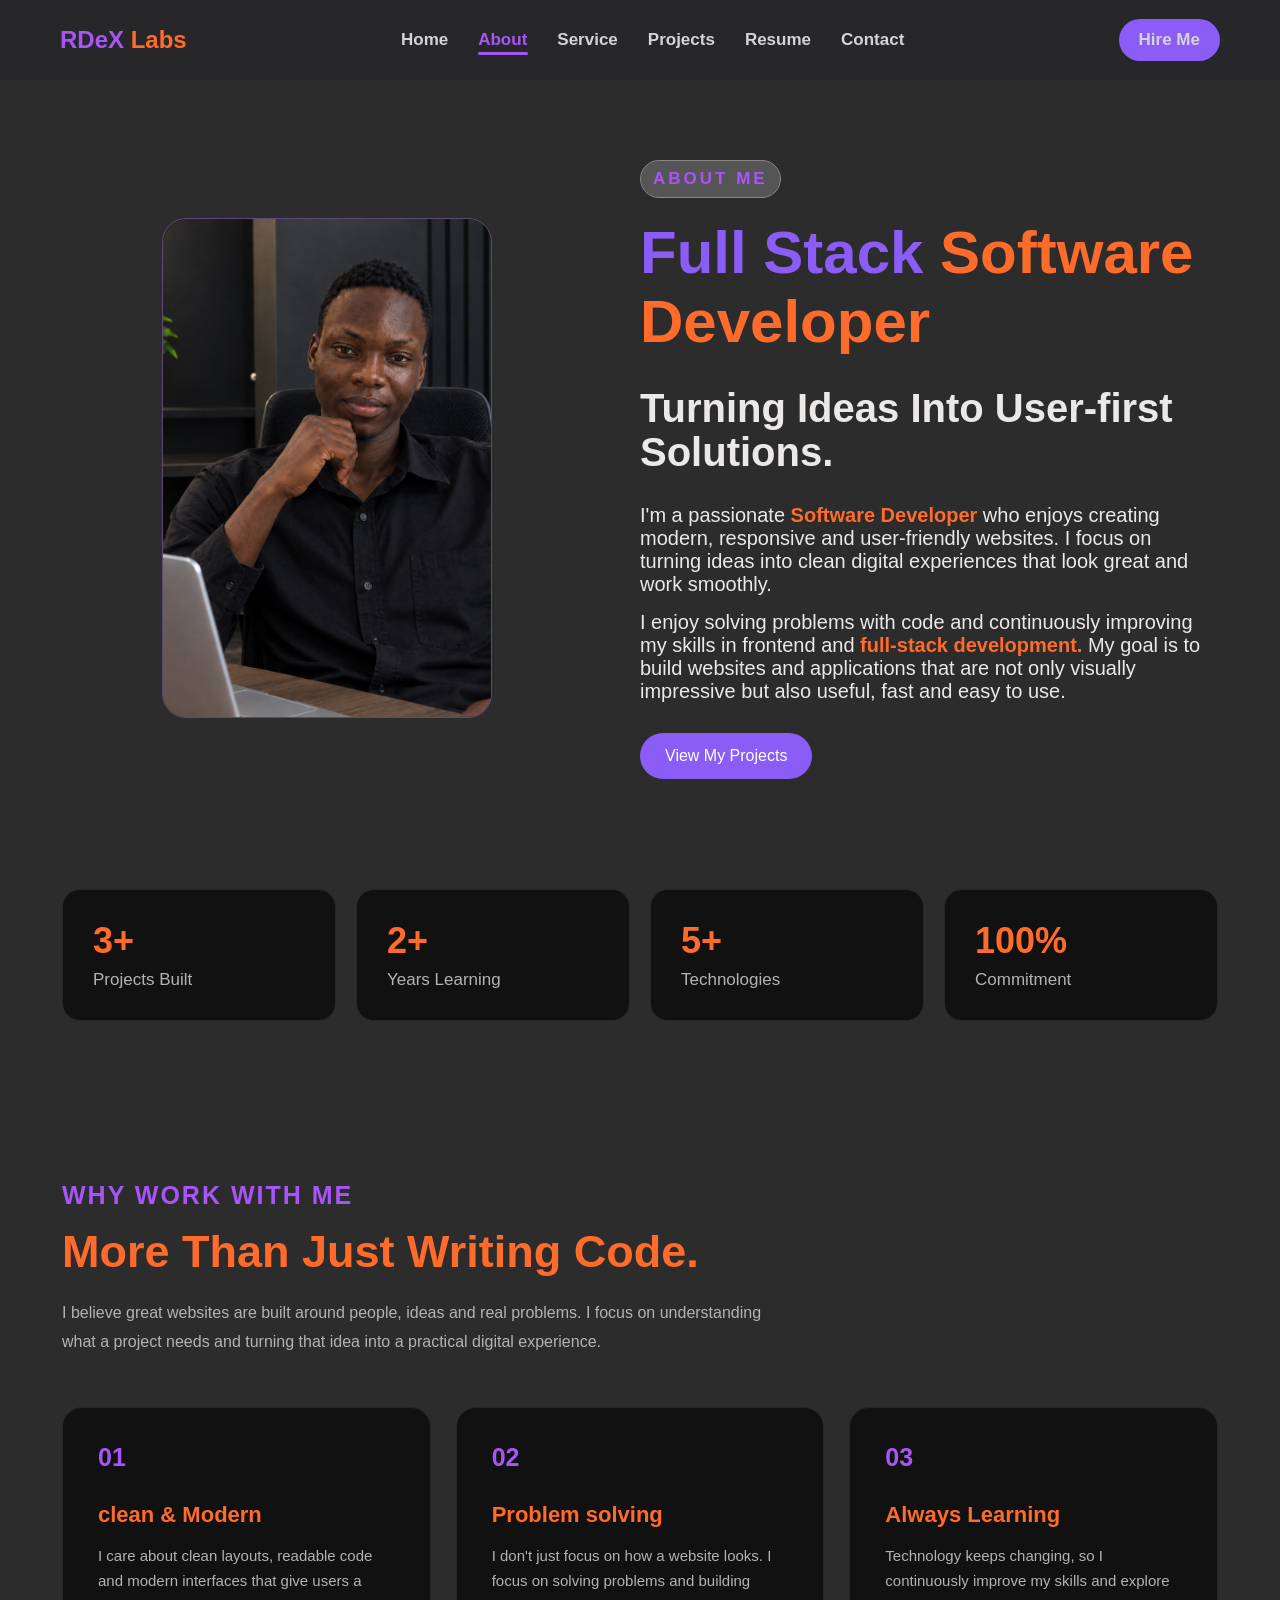
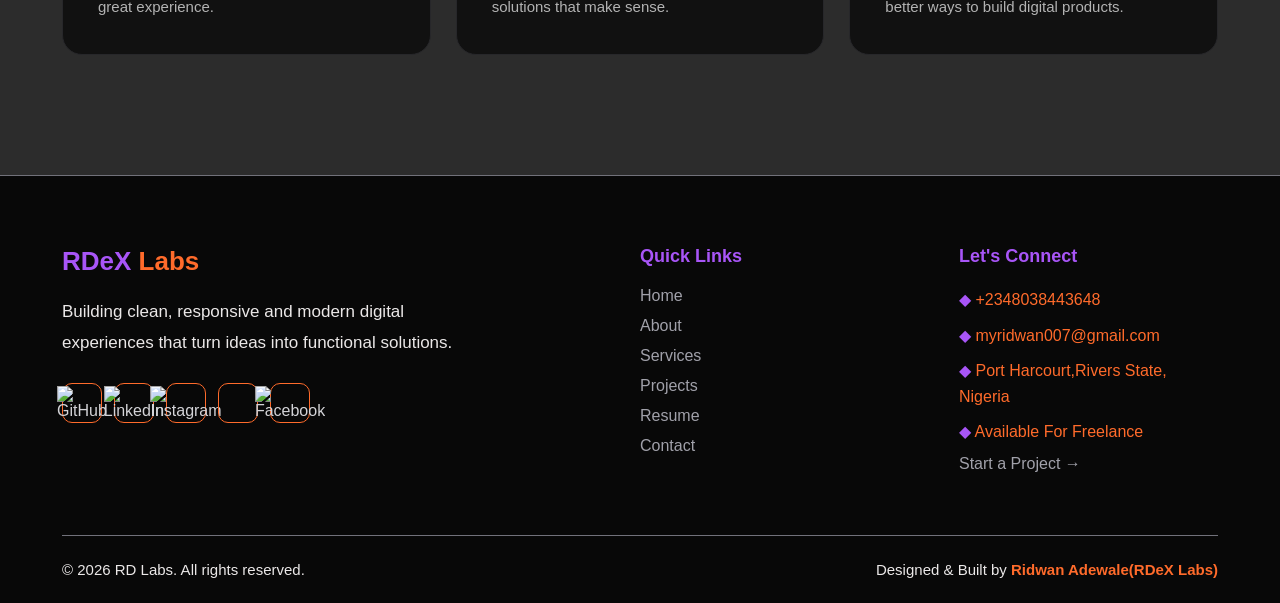
==== about.html @ 23b0b7bb "third commit" ====
<!doctype html>
<html lang="en">
  <head>
    <meta charset="UTF-8" />
    <meta name="viewport" content="width=device-width, initial-scale=1.0" />
    <title>About | RDeX Labs</title>
    <link rel="stylesheet" href="style.css" />
  </head>

  <body class="about-page">
    <header>
      <nav>
        <div>
          <h2>RDeX <span class="s">Labs</span></h2>
        </div>

        <div class="nav-links">
          <a href="index.html">Home</a>
          <a href="about.html" class="active">About</a>
          <a href="service.html">Service</a>
          <a href="projects.html">Projects</a>
          <a href="resume.html">Resume</a>
          <a href="contact.html">Contact</a>
        </div>

        <div class="cta">
          <a href="contact.html">Hire Me</a>
        </div>

        <img src="/image/hamburger.png" alt="menu" class="ham">
      </nav>
    </header>

    <!-- ABOUT PAGE SECTION -->

    <main>
      <section class="about-hero">
        <div class="about-img">
          <img src="/image/RDeX.png" alt="Ridwan Adewale" />
        </div>

        <!-- ABOUT HERO SECTION -->

        <div class="about-content">
          <p>ABOUT ME</p>
          <h1 id="b">Full Stack <span class="s">Software Developer</span></h1>
          <h1>Turning Ideas Into User-first Solutions.</h1>
          <p>
            I'm a passionate <span class="s">Software Developer</span> who
            enjoys creating modern, responsive and user-friendly websites. I
            focus on turning ideas into clean digital experiences that look
            great and work smoothly.
          </p>
          <p class="p">
            I enjoy solving problems with code and continuously improving my
            skills in frontend and <span class="s">full-stack development.</span> My goal is to build
            websites and applications that are not only visually impressive but
            also useful, fast and easy to use.
          </p>

          <!-- ABOUT SECTION CTA TO PROJECTS -->

          <a href="projects.html" class="about-btn">View My Projects</a>
        </div>
      </section>

      <!-- ABOUT SECTION STATS -->

      <section class="about-stats">
        <div class="stat">
          <h2>3+</h2>
          <p>Projects Built</p>
        </div>

        <div class="stat">
          <h2>2+</h2>
          <p>Years Learning</p>
        </div>

        <div class="stat">
          <h2>5+</h2>
          <p>Technologies</p>
        </div>

        <div class="stat">
          <h2>100%</h2>
          <p>Commitment</p>
        </div>
      </section>

      <!-- WHY WORK WITH ME SECTION-->

      <section class="why-work">
        <div class="why-heading">
          <p>WHY WORK WITH ME</p>

          <h2>More Than Just Writing Code.</h2>

          <p>
            I believe great websites are built around people, ideas and real
            problems. I focus on understanding what a project needs and turning
            that idea into a practical digital experience.
          </p>
        </div>
        <div class="why-grid-sec">
          <div class="why-card">
            <span>01</span>
            <h3>clean & Modern</h3>
            <p>
              I care about clean layouts, readable code and modern interfaces
              that give users a great experience.
            </p>
          </div>

          <div class="why-card">
            <span>02</span>
            <h3>Problem solving</h3>
            <p>
              I don't just focus on how a website looks. I focus on solving
              problems and building solutions that make sense.
            </p>
          </div>

          <div class="why-card">
            <span>03</span>
            <h3>Always Learning</h3>
            <p>
              Technology keeps changing, so I continuously improve my skills and
              explore better ways to build digital products.
            </p>
          </div>
          
        </div>
      </section>
    </main>

    <!-- FOOTER SECTION -->

    <footer class="site-footer">

    <div class="footer-content">

        <div class="footer-brand">
            <h2>RDeX <span class="s">Labs</span></h2>

            <p>
                Building clean, responsive and modern digital
                experiences that turn ideas into functional solutions.
            </p>

            <div class="footer-socials">

          <a href="#" aria-label="GitHub"><img src="/image/icons8-github-24.png" alt="GitHub"></a>

          <a href="#" aria-label="LinkedIn"><img src="/image/icons8-linkedin-24.png" alt="LinkedIn"></a>

          <a href="#" aria-label="Instagram"><img src="/image/icons8-instagram-24.png" alt="Instagram"></a>

          <a href="#" aria-label="X"><img src="/image/icons8-x-24.png" alt=""></a>

          <a href="#" aria-label="Facebook"><img src="/image/icons8-facebook-24.png" alt="Facebook"></a>


        </div>

        </div>


        <div class="footer-links">
            <h3>Quick Links</h3>

            <a href="index.html">Home</a>
            <a href="about.html">About</a>
            <a href="service.html">Services</a>
            <a href="projects.html">Projects</a>
            <a href="resume.html">Resume</a>
            <a href="contact.html">Contact</a>
        </div>


        <div class="footer-contact">
            <h3>Let's Connect</h3>

            <ul class="footer-info">
              <li><span>◆ </span>+2348038443648</li>
              <li><span>◆ </span>myridwan007@gmail.com</li>
              <li><span>◆ </span>Port Harcourt,Rivers State, Nigeria</li>
              <li><span>◆ </span>Available For Freelance</li>
            </ul>

            <a href="contact.html">Start a Project →</a>
        </div>

    </div>


    <div class="footer-bottom">

        <p>© 2026 RD Labs. All rights reserved.</p>

         <p>Designed & Built by <span class="s">Ridwan Adewale(RDeX Labs)</span></p>

    </div>

</footer>

    <script src="script.js"></script>
  </body>
</html>
---- style.css ----
* {
    margin: 0;
    padding: 0;
    box-sizing: border-box;
}

body {
    font-family: 'Trebuchet MS', 'Lucida Sans Unicode', 'Lucida Grande', 'Lucida Sans', Arial, sans-serif;

    background-color: #2c2c2c;
    color: rgb(235, 232, 232);
}

/* NAV SECTION */

header {
    position: sticky;
    top: 0;
    z-index: 1000;
}

nav {
    display: flex;
    justify-content: space-between;
    align-items: center;
    /* max-width: 1180px; */
    padding: 0 60px;
    min-height: 80px;
    gap: 30px;
    background-color: #27272a;
}

nav h2 {
    color: #a855f7;
    font-size: 24px;
    /* font: ; */
}

/* .lab{
    color: #ff6b2b;
} */

/* NAV ANCHOR TAGS */
nav>div:nth-child(2) {
    display: flex;
    align-items: center;
    gap: 30px;
}

/* NAV LINKS ACTIVE  */

nav>div:nth-child(2) a {
    position: relative;
}

nav>div:nth-child(2) a.active {
    color: #a855f7;
    font-weight: 700;
}

nav>div:nth-child(2) a.active::after {
    content: "";
    position: absolute;
    left: 0;
    bottom: -5px;
    width: 50px;
    height: 3px;
    background-color: #a855f7;
    border-radius: 5px;
}

nav a {
    color: #d4d4d8;
    text-decoration: none;
    font-size: 17px;
    font-weight: bold;
    transition: 0.3s ease;
}

nav a:hover {
    color: #888585;
}

.cta {
    display: inline-block;
    padding: 11px 20px;
    border-radius: 25px;
    background-color: #8b5cf6;
    color: white;
}

.cta:hover {
    background-color: #ff6b2b;
    color: white;
    transform: translateY(-2px);
}

nav>div:last-child a {
    display: inline-block;
    padding: 11px 20px;
    border-radius: 25px;
    background-color: #8b5cf6;
    color: white;
}

nav>div:last-child a:hover {
    background-color: #ff6b2b;
    color: white;
    transform: translateY(-2px);
}


/* HERO SECTION */
.hero {
    min-height: 90%;
    display: flex;
    justify-content: space-between;
    align-items: center;
    padding: 80px 62px;
    gap: 60px;
    border-bottom: 30px;
}

.hero>div:first-child {
    flex: 1;
    max-width: 650px;
    /* margin-bottom: 400px; */
    border-bottom: 1px solid #555;
}

.hero h1 {
    font-size: 65px;
    font-weight: 700;
    line-height: 1.1;
    letter-spacing: -2px;
    margin-bottom: 20px;
}

.r {
    color: #8b5cf6;
}

.hero h2 {
    font-size: 50px;
    font-weight: 500;
    color: #a855f7;
    margin-bottom: 25px;
}

.hero p {
    max-width: 600px;
    font-size: 17px;
    line-height: 1.8;
    color: #b3b3b3;
    margin-bottom: 35px;
}

.s {
    /* text-decoration-line: underline; */
    font-weight: bold;
    /* color: #ffc107; */
    color: #ff6b2b;
}

.hero a {
    display: inline-block;
    text-decoration: none;
    color: white;
    padding: 14px 25px;
    border-radius: 30px;
    margin-right: 12px;
    margin-bottom: 40px;
    /* transition: 0.3 ease; */

}

.hero a:first-child {
    background-color: #8b5cf6;
    /* position: relative;
    display: inline-block;
    text-align: center; */
}

.hero a:first-child:hover {
    background-color: #ff6b2b;
}

.hero a:last-child {
    border: 1px solid #555;

}

.hero a:last-child:hover {
    color: #a855f7;
    /* background-color: #ff6b2b; */
}

.hero a:hover {
    transform: translateY(-3px);

}

/* HERO IMAGE */
.hero>div:last-child {
    flex: 1;
    position: relative;
    display: flex;
    justify-content: center;
    border-bottom: 40px;
}

.hero img {
    width: 400px;
    height: 500px;
    object-fit: cover;
    border: 1px solid #5e4875;
    border-radius: 30px;
}

.hero h3 {
    position: absolute;
    bottom: -15px;
    left: 75px;
    background-color: #8b5cf6;
    color: whitesmoke;
    padding: 12px 18px;
    border-radius: 18px;
    font-size: 14px;
}

/* CODE LANGUEAGE SECTION */
.lang {
    display: flex;
    justify-content: flex-start;
    padding: 40px 62px;
    /* align-items: center; */
    gap: 20px;
    margin-bottom: 30px;
}

.lang>h3 {
    background-color: #111111;
    border: 1px solid #555;
    color: #ff6b2b;
    padding: 12px 20px;
    border-radius: 30px;
    /* margin-right: 1px; */
    /* border: 1px solid #888585; */
    font-size: 22px;
    font-weight: bolder;
    letter-spacing: 1px;

}

/* ABOUT PAGE SECTION */
/* .about-page{
    background-color: wheat;
} */

.about-page .about-hero {
    min-height: 80%;
    display: flex;
    align-items: center;
    /* gap: 50px; */
    padding: 80px 62px;

}

.about-page .about-img {
    flex: 1;
}

.about-page .about-img img {
    width: 330px;
    height: 500px;
    object-fit: cover;
    max-width: 450px;
    border: 1px solid #5e4875;
    border-radius: 24px;
    margin-left: 100px;
}

.about-page .about-content {
    flex: 1;
    max-width: 600px;
}

/* ABOUT CONTENT SECTION */

.about-page .about-content>p:first-child {
    display: inline-block;
    color: #a855f7;
    font-size: 17px;
    font-weight: bolder;
    padding: 8px 12px;
    background-color: #555;
    border: 1px solid #888585;
    border-radius: 30px;
    letter-spacing: 3px;
    margin-bottom: 20px;
}

#b {
    color: #8b5cf6;
    font-size: 60px;
    line-height: 1.15;
}

.about-page .about-content h1 {
    font-size: 40px;
    line-height: 1.1;
    margin-bottom: 30px;
}

.about-page .about-content p:nth-of-type(2) {
    font-size: 20px;
    margin-top: 30px;
    margin-bottom: 15px;
}

.p {
    font-size: 20px;
}

.about-page .about-content p:last-child {
    color: #b3b3b3;
    font-size: 22px;
    line-height: 1.8;
    /* margin-bottom: 15px; */
}


.about-page .about-btn {
    display: inline-block;
    margin-top: 30px;
    padding: 14px 25px;
    background-color: #8b5cf6;
    color: white;
    text-decoration: none;
    border-radius: 30px;
    transition: 0.3s ease;
}

.about-page .about-btn:hover {
    transform: translateY(-3px);
}

/* ABOUT SECTION STATS */

.about-page .about-stats {
    display: grid;
    grid-template-columns: repeat(4, 1fr);
    gap: 20px;
    padding: 30px 62px 80px;
}

.about-page .stat {
    padding: 30px;
    border: 1px solid #27272a;
    border-radius: 18px;
    background-color: #111111;
}

.about-page .stat h2 {
    color: #ff6b2b;
    font-size: 36px;
    margin-bottom: 8px;
}

.about-page .stat p {
    color: #b3b3b3;
    font-size: 17px;
}

/* WHY WORK WITH ME SECTION */

.why-work {
    padding: 80px 62px 120px;
}

.why-heading {
    max-width: 700px;
    margin-bottom: 50px;
}

.why-heading>p:first-child {
    color: #a855f7;
    font-size: 25px;
    font-weight: bolder;
    letter-spacing: 2px;
    margin-bottom: 15px;
}

.why-heading h2 {
    font-size: 45px;
    line-height: 1.2;
    margin-bottom: 20px;
    color: #ff6b2b;

}

.why-heading p:last-child {
    color: #b3b3b3;
    font-size: 16px;
    line-height: 1.8;
}

.why-grid-sec {
    display: grid;
    grid-template-columns: 1fr 1fr 1fr;
    gap: 25px;
}

.why-card {
    padding: 35px;
    border: 1px solid #27272a;
    border-radius: 20px;
    background-color: #111111;
    transition: 0.3s ease;
}

.why-card:hover {
    transform: translateY(-8px);
    border-color: #8b5cf6;
}

.why-card span {
    display: block;
    color: #a855f7;
    font-size: 25px;
    font-weight: bolder;
    margin-bottom: 30px;


}

.why-card h3 {
    color: #ff6b2b;
    font-size: 22px;
    margin-bottom: 15px;

}

.why-card p {
    color: #b3b3b3;
    font-size: 15px;
    line-height: 1.7;
}


/* SERVICE PAGE SECTION */

.service-page .services-hero {
    min-height: 55%;
    display: flex;
    align-items: center;
    padding: 80px 62px;
}

.service-page .services-hero>div {
    max-width: 800px;

}

.service-page .services-hero p:first-child {

    display: inline-block;
    color: #a855f7;
    font-size: 17px;
    font-weight: bolder;
    padding: 8px 12px;
    background-color: #555;
    border: 1px solid #888585;
    border-radius: 30px;
    letter-spacing: 3px;
    margin-bottom: 20px;

}

.service-page .services-hero h1 {
    font-size: 60px;
    line-height: 1.1;
    margin-bottom: 25px;
    color: #a855f7;

}

.service-page .services-hero p:last-child {
    max-width: 650px;
    /* color: #a1a1aa; */
    font-size: 22px;
    line-height: 1.8;
}

/* SERVICES LIST/ CARDS */

.service-page .services-list {
    padding: 40px 62px 120px;
}

.service-page .services-list-heading {
    max-width: 650px;
    margin-bottom: 50px;
}

.service-page .services-list-heading p {
    font-size: 25px;
    font-weight: bolder;
    color: #ff6b2b;
}

.service-page .services-list-heading h2 {
    font-size: 45px;
    line-height: 1.2;
    color: #a855f7;
}

.service-page .services-grid {
    display: grid;
    grid-template-columns: 1fr 1fr 1fr;
    grid-template-columns: repeat(3, 1fr);
    gap: 25px;
}

.service-page .services-card {
    min-height: 350px;
    padding: 35px;
    border: 1px solid #27272a;
    border-radius: 20px;
    background-color: #111111;
    transition: 0.3s ease;
}

.service-page .services-card:hover {
    transform: translateY(-8px);
    border-color: #8b5cf6;
}

.service-page .services-card span {
    width: 60px;
    height: 50px;
    display: flex;
    align-items: center;
    justify-content: center;
    border: 1px solid #b3b3b3;
    border-radius: 14px;
    margin-bottom: 30px;
}

.service-page .services-card span img {
    width: 28px;
    height: 28px;
    object-fit: contain;
}

.service-page .services-card h3 {
    font-size: 24px;
    line-height: 1.3;
    margin-bottom: 15px;
    color: #ff6b2b;
}

.service-page .services-card p {
    font-size: 17px;
    line-height: 1.5;

}

.service-page .services-card a {
    margin-top: auto;
    padding-top: 25px;
    color: white;
    text-decoration: none;
    font-size: 17px;

    transition: 0.3s ease;
    display: inline-block;
    padding: 8px 12px;
    background-color: #555;
    border: 1px solid #888585;
    border-radius: 30px;
    margin-top: 30px;
}

.service-page .services-card a:hover {
    color: #a855f7;
    /* border: 1px solid #ff6b2b; */
}

/* SERVICE CTA */

.service-page .service-cta {
    margin: 0 62px 100px;
    padding: 70px;
    border-radius: 25px;
    background: linear-gradient(135deg,
            #181818,
            #111111);
    border: 1px solid #b3b3b3;
}

.service-page .service-cta>div {
    max-width: 750px;
}

.service-page .service-cta p:first-child {
    color: #a855f7;
    font-size: 25px;
    font-weight: bold;
    letter-spacing: 3px;
    margin-bottom: 20px;
}

.service-page .service-cta h2 {
    color: #ff6b2b;
    font-size: 48px;
    line-height: 1.2;
    margin-bottom: 20px;
}

.service-page .service-cta p:nth-of-type(2) {
    /* color: #ff6b2b; */
    font-size: 25px;
    font-weight: bolder;
    line-height: 1.8;
    margin-bottom: 30px;
}

.service-page .service-cta a {
    display: inline-block;
    padding: 14px 25px;
    background-color: #8b5cf6;
    color: white;
    text-decoration: none;
    font-size: 17px;
    font-weight: bolder;
    border-radius: 30px;
    transition: 0.3s ease;
}

.service-page .service-cta a:hover {
    background-color: #ff6b2b;
    transform: translateY(-3px);
}

/* PROJECT PAGE */

/* PROJECT HERO SECTION */

.projects-page .projects-hero {
    min-height: 50%;
    display: flex;
    align-items: center;
    padding: 80px 62px;
}

.projects-page .projects-hero>div {
    max-width: 800px;
}

.projects-page .projects-hero p:first-child {
    display: inline-block;
    color: #a855f7;
    font-size: 17px;
    font-weight: bolder;
    padding: 8px 12px;
    background-color: #555;
    border: 1px solid #888585;
    border-radius: 30px;
    letter-spacing: 2px;
    margin-bottom: 20px;
}

.projects-page .projects-hero h1 {
    font-size: 60px;
    line-height: 1.1;
    margin-bottom: 25px;
    color: #ff6b2b;
}

.projects-page .projects-hero p:last-child {
    max-width: 650px;
    /* color: #a1a1aa; */
    font-size: 25px;
    font-weight: bolder;
    line-height: 1.8;
}

/* PROJECT LIsting*/


.projects-page .projects-list {
    padding: 20px 62px 120px;
}

.projects-page .projects-grid {
    display: grid;
    grid-template-columns: repeat(3, 1fr);
    gap: 30px;
}

.projects-page .project-card {
    overflow: hidden;
    border: 1px solid #d4d4d8;
    border-radius: 22px;
    background-color: #111111;
    transition: 0.3s ease;
}

.projects-page .project-card:hover {
    transform: translateY(8px);
    border-color: #8b5cf6;
}

.projects-page .project-image {
    width: 100%;
    height: 300px;
    overflow: hidden;

}

.projects-page .project-image img {
    width: 100%;
    height: 100%;
    object-fit: fill;
    transition: 0.4s ease;
}

.projects-page .project-card:hover .project-image img {
    transform: scale(1.05);
}

.projects-page .project-content {
    padding: 30px;
}

.projects-page .project-type {
    color: #a855f7;
    font-size: 25px;
    font-weight: bold;
    letter-spacing: 2px;
    margin-bottom: 12px;
}

.projects-page .project-content h2 {
    color: #ff6b2b;
    font-size: 28px;
    margin-bottom: 15px;
}

.projects-page .project-content>p {

    font-size: 20px;
    line-height: 1.5;
    margin-bottom: 25px;
}

.projects-page .project-tech {
    display: flex;
    flex-wrap: wrap;
    gap: 10px;
    margin-bottom: 25px;
}

.projects-page .project-tech span {
    padding: 7px 12px;
    border: 1px solid #27272a;
    border-radius: 20px;
    color: #d4d4d8;
    font-size: 15px;
}

.projects-page .project-links {
    display: flex;
    gap: 20px;
}

.projects-page .project-links a {
    padding: 7px 12px;
    border: 1px solid #a855f7;
    border-radius: 20px;
    color: #d4d4d8;
    font-size: 15px;
    text-decoration: none;
    font-size: 14px;
}

.projects-page .project-links a:hover {
    color: #ff6b2b;
}

/* PROJECT CTA */

.projects-page .projects-cta {
    margin: 0 62px 100px;
    padding: 70px;
    border: 1px solid #27272a;
    border: 1px solid #555;
    border-radius: 25px;
    background-color: #111111;
}

.projects-page .projects-cta>div {
    max-width: 750px;
}

.projects-page .projects-cta p:first-child {
    color: #a855f7;
    font-size: 25px;
    font-weight: bolder;
    letter-spacing: 3px;
    margin-bottom: 20px;
}

.projects-page .projects-cta h2 {
    font-size: 48px;
    font-weight: bold;
    line-height: 1.2;
    margin-bottom: 20px;
    color: #ff6b2b;
}

.projects-page .projects-cta p:nth-of-type(2) {
    /* color: #a1a1aa; */
    font-size: 22px;
    line-height: 1.8;
    margin-bottom: 30px;
}

.projects-page .projects-cta a {
    display: inline-block;
    padding: 14px 25px;
    background-color: #8b5cf6;
    color: #d4d4d8;
    font-size: 17px;
    font-weight: bolder;
    text-decoration: none;
    border-radius: 30px;
    transition: 0.3s ease;
}

.projects-page .projects-cta a:hover {
    transform: translateY(-3px);
    background-color: #ff6b2b;
}

/* REUSUME PAGE */

/* RUSUME HERO SECTION */

.resume-page .resume-hero {
    min-height: 55%;
    display: flex;
    align-items: center;
    padding: 30px 62px;
}

.resume-page .resume-hero>div {
    max-width: 850px;
}

.resume-page .resume-hero p:first-child {

    display: inline-block;
    color: #a855f7;
    font-size: 17px;
    font-weight: bolder;
    padding: 8px 12px;
    background-color: #555;
    border: 1px solid #888585;
    border-radius: 30px;
    letter-spacing: 2px;
    margin-bottom: 20px;
}

.resume-page .resume-hero h1 {
    font-size: 60px;
    line-height: 1.1;
    margin-bottom: 25px;
    color: #a855f7;
}


/* RESUME PROFESSIONAL SUMMARY */

/* RESUME DETAILS */

.resume-page .resume-details {
    padding: 40px 62px 100px;
    display: grid;
    grid-template-columns: 1fr 1fr;
    gap: 70px;
}



.resume-page .resume-section-title {
    display: flex;
    align-items: center;
    gap: 15px;
    margin-bottom: 20px;
}

/* FIRST & SECOND TITLE */

.resume-page .resume-section-title h2 {
    font-size: 30px;
    color: #a855f7;
    margin: 0;
}

.resume-page .resume-icon {
    width: 60px;
    height: 50px;
    display: flex;
    align-items: center;
    justify-content: center;
    background-color: #181818;
    border: 1px solid #888585;
    border-radius: 14px;
    font-size: 25px;
    /* margin-bottom: 30px; */
}


/* RESUME CARD */

.resume-page .resume-card {
    padding: 25px;
    background-color: #111111;
    border: 1px solid #888585;
    border-radius: 18px;
    margin-bottom: 20px;
}


/* NAME */

.resume-page .resume-card h3 {
    font-size: 24px;
    color: #ff6b2b;
    margin-bottom: 18px;
}


/* SUMMARY TEXT */

.resume-page .resume-card>p {
    font-size: 17px;
    line-height: 1.5;
    margin-bottom: 10px;
}


/* INFORMATION / SKILLS */

.resume-page .resume-info {
    /* padding-left: 10px; */
    margin: 0;
}

/* .spread{
    display: grid;
    grid-template-columns: 1fr 1fr;
} */

.resume-page .resume-info li {
    font-size: 16px;
    line-height: 1.5;
    margin-bottom: 3px;
    list-style: none;
}

.resume-page .resume-info span {
    color: #a855f7;
}

.resume-icon1 {
    width: 60px;
    height: 50px;
    background-color: #181818;
    border: 1px solid #888585;
    padding: 10px;
    border-radius: 14px;
}

/* DOWNLOAD CV SECTION */

.resume-page .resume-download>div {
    padding: 40px;
    text-align: center;
    background-color: #111111;
    border: 1px solid #888585;
    border-radius: 20px;
    transition: 0.3s ease;
}

.resume-download>div:hover {
    transform: translateY(-3px);
    border: 1px solid #a855f7;
}

.resume-page .resume-download h2 {
    color: #a855f7;
    font-size: 40px;
    margin-bottom: 30px;
}

.resume-page .resume-download a {
    display: inline-block;
    padding: 14px 28px;
    background-color: #8b5cf6;
    color: white;
    text-decoration: none;
    border-radius: 30px;
    font-size: 20px;
    font-weight: bolder;
    transition: 0.3s ease;
}

.resume-page .resume-download a:hover {
    background-color: #ff6b2b;
    /* border: 1px solid #a855f7; */
    transform: translateY(-3px);
}



/* CONTACT PAGE */


.contact-page .contact-hero {
    min-height: 50%;
    display: flex;
    /* align-items: center; */
    justify-content: center;
    padding: 30px 12px;
}

.contact-page .contact-hero>div {
    max-width: 800px;
}

.cont {
    display: flex;
    justify-content: center;
}

.contact-page .contact-hero p:first-child {
    display: inline-block;
    position: relative;
    justify-content: center;
    color: #a855f7;
    font-size: 17px;
    font-weight: bolder;
    padding: 2px 10px;
    background-color: #555;
    border: 1px solid #888585;
    border-radius: 30px;
    letter-spacing: 2px;
    /* margin-bottom: 30px; */
}

.contact-page .contact-hero h1 {
    display: flex;
    justify-content: center;
    font-size: 60px;
    line-height: 1.1;
    margin-top: 20px;
    margin-bottom: 15px;
    color: #a855f7;
}

.contact-page .contact-hero p:last-child {
    display: flex;
    justify-content: space-around;
    /* align-items: center; */
    max-width: 1100px;
    margin: 0 auto;
    /* color: #a1a1aa; */
    font-size: 17px;
    font-weight: bold;
    line-height: 1.5;
}



.contact-content {
    display: grid;
    grid-template-columns: 1fr 1fr;
    gap: 60px;
    padding: 40px 62px;
}

.contact-info h2 {
    font-size: 30px;
    margin-bottom: 15px;
    color: #a855f7;
}

.contact-info>p {
    font-size: 18px;
    line-height: 1.5;
    margin-bottom: 35px;
}

.contact-item {
    display: flex;
    gap: 15px;
    padding: 25px;
    background-color: #111111;
    border: 1px solid #888585;
    border-radius: 18px;
    margin-bottom: 20px;
    transition: 0.3s ease;
}

.contact-item:hover {
    transform: translateY(-3px);
    border: 1px solid #8b5cf6;

}

.contact-item>span {
    display: flex;
    align-items: center;
    justify-content: center;
    font-size: 24px;
    width: 60px;
    height: 55px;
    background-color: #181818;
    border: 1px solid #ff6b2b;
    padding: 10px;
    border-radius: 12px;

}

.contact-item h3 {
    margin: 0 0 5px;
    font-size: 17px;
    color: #a855f7;
}


/* CONTACT PAGE FORM */

.contact-form {
    background: #3a3a3a;
    padding: 35px;
    border-radius: 12px;
    border: 1px solid #888585;
    box-shadow: 0 10px 30px rgba(0, 0, 0, 0.08);
    margin-bottom: 150px;
}

.contact-form:hover {
    border: 1px solid #a855f7;
}

.form-group {
    margin-bottom: 20px;
}

.form-group label {
    display: block;
    margin-bottom: 8px;
    font-size: 18px;
    font-weight: 600;
    color: #a855f7;
}

.form-group input,
.form-group textarea {
    width: 100%;
    padding: 13px;
    background-color: #181818;
    border: 1px solid #555;
    border-radius: 6px;
    font-family: inherit;
    font-size: 14px;
    box-sizing: border-box;
}

.contact-form button {
    display: flex;
    justify-content: center;
    padding: 13px 100px;
    margin: 0 auto;
    border: 1px solid #555;
    border-radius: 20px;
    background: #8b5cf6;
    color: white;
    font-size: 15px;
    font-weight: 600;
    cursor: pointer;
    transition: 0.3s ease;
}

.contact-form button:hover {
    background-color: #ff6b2b;
    transform: translateY(-2px);
    opacity: 0.9;
}

.ham {
    display: none;
}


/* FOOTER SECTION */


.site-footer {
    padding: 70px 62px 25px;
    border-top: 1px solid #71717a;
    background-color: #080808;
}

.footer-content {
    display: grid;
    grid-template-columns: 2fr 1fr 1fr;
    gap: 60px;
    padding-bottom: 50px;
}

.footer-brand h2 {
    font-size: 26px;
    margin-bottom: 20px;
    color: #a855f7;
}

.footer-brand p {
    max-width: 400px;
    font-size: 17px;
    line-height: 1.8;
}

/* FOOTER SOCIALS */

.footer-socials {
    display: flex;
    gap: 12px;
    margin-top: 25px;
}

.footer-socials a {
    width: 40px;
    height: 40px;
    display: flex;
    align-items: center;
    justify-content: center;
    border: 1px solid #ff6b2b;
    border-radius: 10px;
    color: #d4d4d8;
    text-decoration: none;
    transition: 0.3s ease;
}

.footer-socials a:hover {
    background-color: #8b5cf6;
    border-color: #d4d4d8;
    transform: translateY(-3px);
}

.footer-links,
.footer-contact {
    display: flex;
    flex-direction: column;
    align-items: flex-start;
}

.footer-links h3,
.footer-contact h3 {
    font-size: 18px;
    margin-bottom: 20px;
    color: #a855f7;
}

.footer-links a,
.footer-contact a {
    color: #a1a1aa;
    text-decoration: none;
    font-size: 16px;
    margin-bottom: 12px;
    transition: 0.3s ease;
}

.footer-links a:hover,
.footer-contact a:hover {
    color: #ff6b2b;
}

.footer-bottom {
    padding-top: 25px;
    border-top: 1px solid #71717a;
    display: flex;
    justify-content: space-between;
    gap: 20px;
}

.footer-bottom p {
    font-size: 15px;
}

.resume-info li {
    font-size: 16px;
    color: #ff6b2b;
    line-height: 1.5;
    margin-bottom: 3px;
    list-style: none;
}

.resume-info span {
    color: #a855f7;
}

.footer-info {
    margin: 0;
    padding: 0;
    list-style: none;
}

.footer-info li {
    font-size: 16px;
    line-height: 1.6;
    margin-bottom: 10px;
    color: #ff6b2b;
    list-style: none;
}

.footer-info span {
    color: #a855f7;
}

/* RESPONSIVENESS */



/* TABLET */

@media (max-width: 1024px) {

    /* NAVIGATION */

    nav {
        padding: 0 35px;
        gap: 20px;
    }

    nav>div:nth-child(2) {
        gap: 20px;
    }

    nav a {
        font-size: 15px;
    }


    /* HERO */

    .hero {
        padding: 70px 35px;
        gap: 40px;
    }

    .hero h1 {
        font-size: 52px;
    }

    .hero h2 {
        font-size: 40px;
    }

    .hero img {
        width: 350px;
        height: 450px;
    }

    .hero h3 {
        left: 50px;
    }


    /* LANGUAGE SECTION */

    .lang {
        padding: 35px;
        flex-wrap: wrap;
    }


    /* ABOUT */

    .about-page .about-hero {
        padding: 70px 35px;
        gap: 30px;
    }

    .about-page .about-img img {
        width: 300px;
        height: 450px;
        margin-left: 20px;
    }

    #b {
        font-size: 50px;
    }

    .about-page .about-content h1 {
        font-size: 35px;
    }

    .about-page .about-content p:last-child {
        font-size: 18px;
    }

    .about-page .about-stats {
        padding: 30px 35px 70px;
    }


    /* WHY WORK WITH ME */

    .why-work {
        padding: 70px 35px 100px;
    }

    .why-heading h2 {
        font-size: 40px;
    }

    .why-grid-sec {
        grid-template-columns: repeat(2, 1fr);
    }


    /* SERVICES */

    .service-page .services-hero {
        padding: 70px 35px;
    }

    .service-page .services-hero h1 {
        font-size: 50px;
    }

    .service-page .services-list {
        padding: 40px 35px 100px;
    }

    .service-page .services-grid {
        grid-template-columns: repeat(2, 1fr);
    }

    .service-page .service-cta {
        margin: 0 35px 80px;
        padding: 50px;
    }


    /* PROJECTS */

    .projects-page .projects-hero {
        padding: 70px 35px;
    }

    .projects-page .projects-hero h1 {
        font-size: 50px;
    }

    .projects-page .projects-list {
        padding: 20px 35px 100px;
    }

    .projects-page .projects-grid {
        grid-template-columns: 1fr;
    }

    .projects-page .projects-cta {
        margin: 0 35px 80px;
        padding: 50px;
    }


    /* RESUME */

    .resume-page .resume-hero {
        padding: 50px 35px;
    }

    .resume-page .resume-hero h1 {
        font-size: 50px;
    }

    .resume-page .resume-details {
        padding: 40px 35px 80px;
        gap: 40px;
    }


    /* CONTACT */

    .contact-content {
        padding: 40px 35px;
        gap: 40px;
    }

    /* FOOTER */

    .site-footer {
        padding: 60px 40px 25px;
    }

    .footer-content {
        grid-template-columns: 1.3fr 1fr 1fr;
        gap: 30px;
        padding-bottom: 40px;
    }

    .footer-socials {
        gap: 10px;
    }

    .resume-info li {
        font-size: 16px;
        line-height: 1.5;

    }

    .footer-bottom {
        gap: 15px;
    }

    .footer-bottom p {
        font-size: 14.5px;
    }

}

/* =========================
   RESPONSIVE NAVBAR
   ========================= */

@media (max-width: 900px) {

    nav {
        padding: 0 30px;
    }

    nav>div:nth-child(2) {
        gap: 18px;
    }

    nav a {
        font-size: 15px;
    }

    nav>div:last-child a {
        padding: 9px 16px;
    }

}


/* 768PX */

@media (max-width: 768px) {

    /* NAVIGATION */

    nav {
        padding: 0 25px;
    }

    /* Hide desktop navigation links */

    nav>div:nth-child(2) {
        display: none;
    }

    .cta {
        display: none;
    }


    /* Hamburger */

    .ham {
        display: block;
        
        width: 40px;
        height: 40px;
        cursor: pointer;
    }
    .ham.active{
        border: 1px solid #ff6b2b;
    }

    .nav-links.show {
    display: flex;
    flex-direction: column;
    position: absolute;
    top: 80px;
    left: 175px;
    width: 60%;
    padding: 25px;
    background-color: #27272a;
    border-bottom: 1px solid #a1a1aa;
    gap: 20px;
}

    .hero {
        flex-direction: column;
        align-items: flex-start;
        padding: 50px 25px;
        gap: 40px;
    }

    .hero>div:first-child {
        max-width: 100%;
        width: 100%;
    }

    .hero h1 {
        font-size: 42px;
        letter-spacing: -1px;
    }

    .hero h2 {
        font-size: 32px;
    }

    .hero p {
        max-width: 100%;
        font-size: 16px;
    }

    .hero>div:last-child {
        width: 100%;
        justify-content: center;
    }

    /* .hero img{
        width: 100%;
        max-width: 400px;
        height: auto;
        aspect-ratio: 4/5;
    } */

    .hero h3 {
        left: 15px;
        bottom: -15px;
    }

    .lang {
        flex-wrap: wrap;
        padding: 30px 25px;
        gap: 12px;
    }

    .lang h3 {
        font-size: 18px;
        padding: 10px 15px;
    }

    /* ABOUT PAGE */

    .about-page .about-hero {
        flex-direction: column;
        align-items: flex-start;
        padding: 50px 25px;
        gap: 40px;
    }

    .about-page .about-img {
        width: 100%;
        display: flex;
        justify-content: center;
    }

    .about-page .about-img img {
        width: 100%;
        max-width: 330px;
        height: auto;
        aspect-ratio: 2 / 3;
        margin-left: 0;
    }

    .about-page .about-content {
        width: 100%;
        max-width: 100%;
    }

    #b {
        font-size: 45px;
    }

    .about-page .about-content h1 {
        font-size: 34px;
    }

    .about-page .about-content p:nth-of-type(2) {
        font-size: 18px;
    }

    .about-page .about-content p:last-child {
        font-size: 17px;
        line-height: 1.7;
    }

    .about-page .about-stats {
        grid-template-columns: repeat(2, 1fr);
        padding: 30px 25px 70px;
        gap: 15px;
    }

    .about-page .stat {
        padding: 25px;
    }

    .about-page .stat h2 {
        font-size: 30px;
    }

    .about-page .stat p {
        font-size: 15px;
    }

    .why-work {
        padding: 60px 25px 80px;
    }

    .why-heading h2 {
        font-size: 36px;
    }

    .why-grid-sec {
        grid-template-columns: 1fr;
        gap: 20px;
    }

    .why-card {
        padding: 30px;
    }

    .contact-item {
        gap: 10px;
    }

    .contact-form {
        margin-bottom: 80px;
        padding: 25px;
    }

    /* SERVICE PAGE */
    .service-page .services-hero {
        padding: 50px 25px;
    }

    .service-page .services-list {
        padding: 30px 25px 80px;
    }

    .service-page .services-card {
        min-height: 430px;
        padding: 28px;
    }

    .service-page .services-card h3 {
        font-size: 30px;
    }

    .service-page .services-card p {
        font-size: 20px;
    }

    /* PROJECT PAGE */
    .projects-page .projects-hero {
        padding: 50px 25px;
    }

    .projects-page .projects-list {
        padding: 30px 25px 80px;
    }

    .projects-page .project-image {
        height: 320px;
    }

    .projects-page .project-content {
        padding: 28px;
    }

    .projects-page .projects-cta {
        margin: 0 25px 80px;
        padding: 50px 35px;
    }

    /* RESUME PAGE  */

    .resume-page .resume-hero {
        padding: 50px 25px;
        display: grid;
        grid-template-columns: 1fr;
    }

    .resume-page .resume-hero p:first-child {
        font-size: 19px;
    }

    .resume-page .resume-download {
        padding: 30px;
    }

    .resume-page .resume-download div {
        padding: 35px 25px;
    }

    .resume-page .resume-download h2 {
        font-size: 40px;
    }

    .resume-page .resume-download a {
        font-size: 19px;
    }

    .resume-page .resume-details {
        grid-template-columns: 1fr;
        gap: 30px;
        padding: 30px 25px 80px;
    }

    .resume-page .resume-section-title h2 {
        font-size: 32px;
    }

    .resume-page .resume-card {
        padding: 25px;
    }

    .resume-page .resume-card h3 {
        font-size: 28px;
    }

    .resume-page .resume-card p {
        font-size: 19px;
    }

    /* CONTACT PAGE TABLET*/

    .contact-page .contact-hero {
        padding: 40px 20px 25px;
    }

    .contact-page .contact-hero p:last-child {
        max-width: 95%;

        line-height: 1.6;
    }

    .contact-page .contact-content {
        grid-template-columns: 1fr;
        gap: 35px;
        padding: 30px 25px 80px;
    }

    .contact-page .contact-info>p {
        font-size: 18px;
    }

    .contact-page .contact-item {
        padding: 22px;
    }

    .contact-page .contact-form {
        padding: 30px;
        margin-bottom: 80px;
    }

    .form-group label {
        font-size: 17px;
    }

    .contact-form button {
        padding: 13px 90px;
    }

    /* FOOTER SHARED SECTION */

    .site-footer {
        padding: 60px 25px 25px;
    }

    .footer-content {
        grid-template-columns: 1.5fr 1fr;
        gap: 40px;
        padding-bottom: 40px;
    }

    .footer-brand p {
        max-width: 100%;
        font-size: 18px;
    }

    .footer-links {
        margin-left: 70px;
    }

    .footer-links a,
    .footer-contact a {
        font-size: 19px;
    }

     .footer-contact {
        align-items: center;

        padding-left: 130px;

        /* text-align: center; */
    }

    .footer-bottom {
        /* flex-direction: column; */
        gap: 10px;
    }

    .footer-bottom p {
        font-size: 18px;
    }

}

/* 600PX */
@media (max-width: 600px) {

    nav>div:nth-child(2),
    nav>div:last-child {
        display: none;
    }

    .ham {
        display: block;
        width: 40px;
        height: 40px;
        cursor: pointer;
    }

    .hero {
        gap: 25px;
    }


}

/* 480PX */
@media (max-width: 480px) {
    .hero {
        padding: 40px 20px;
        gap: 35px;
    }

    .hero h1 {
        font-size: 34px;
        line-height: 1.15;
    }

    .hero h2 {
        font-size: 26px;
        line-height: 1.3;
    }

    .hero p {
        font-size: 15px;
    }

    .hero a {
        display: block;
        width: fit-content;
        margin-right: 0;
        margin-bottom: 12px;
        padding: 12PX 20px;
    }

    .hero img {
        max-width: 320px;
    }

    /* .hero h3{
        left: 10px;
        bottom: -12px;
        font-size: 12px;
        padding: 10px 14px;
    } */

    .lang {
        padding: 25px 20px;
    }

    .lang h3 {
        font-size: 14px;
        padding: 9px 13px;
    }

    /* ABOUT PAGE- MOBILE */
    .about-page .about-hero {
        padding: 40px 20px;
    }

    .about-page .about-img img {
        max-width: 280px;
    }

    .about-page .about-content>p:first-child {
        font-size: 19px;
    }

    .about-page .about-content h1 {
        margin-bottom: 20px;
    }

    .about-page .about-content p:nth-of-type(2),
    .about-page .about-content p:last-child {
        font-size: 22px;
        margin-top: 20px;
    }

    .about-page .about-btn {
        padding: 12px 20px;
        font-size: 17px;
    }

    .about-page .about-stats {
        grid-template-columns: 1fr;
        padding: 20px 20px 50px;
    }

    .about-page .stat {
        padding: 22px;
    }

    .about-page .stat h2 {
        font-size: 40px;
    }

    .about-page .stat p {
        font-size: 22px;
    }

    /* WHY WORK WITH ME */

    .why-work {
        padding: 50px 20px 70px;
    }

    .why-heading p:last-child {
        font-size: 20px;
    }

    .why-card {
        padding: 30px;

    }

    .why-card span {
        font-size: 35px;
    }

    .why-card h3 {
        font-size: 25px;
    }

    .why-card p {
        font-size: 20px;
    }

    /* SERVICE PAGE MOBILE */

    .service-page .services-hero {
        padding: 40px 20px;
    }

    .service-page .services-list {
        padding: 25px 20px 70px;
    }

    .service-page .services-grid {
        grid-template-columns: 1fr;
    }

    .service-page .services-card {
        min-height: auto;
    }

    .service-page .services-card span {
        border: 1px solid #ff6b2b;
    }

    .service-page .services-card a {
        font-size: 18px;
    }

    .service-page .service-cta {
        margin: 0 20px 70px;
        padding: 40px 25px;
    }

    /* PROJECT PAGE MOBILE */

    .projects-page .projects-hero {
        padding: 40px 20px;
    }

    .projects-page .projects-hero p:first-child {
        font-size: 20px;
    }

    .projects-page .projects-list {
        padding: 25px 20px 70px;
    }

    .projects-page .project-image {
        height: 220px;
    }

    .projects-page .project-tech span {
        font-size: 17px;
    }

    .projects-page .project-links a {
        font-size: 20px;
    }

    .projects-page .projects-cta {
        margin: 0 20px 70px;
        padding: 40px 25px;
    }

    .projects-page .project-links {
        font-size: 17px;
    }

    /* RESUME PAGE */

    .resume-page .resume-hero {
        padding: 40px 20px;

    }

    .resume-page .resume-hero p:first-child {
        font-size: 19px;
        margin-left: 25px;
        margin-bottom: -30px;
    }

    .resume-page .resume-hero h1 {
        padding: 40px 20px;
    }

    .resume-page .resume-details {
        padding: 25px 20px 60px;
        grid-template-columns: 1fr;
        gap: 25px;
    }

    .resume-page .resume-section-title h2 {
        font-size: 31px;
    }

    .resume-page .resume-icon,
    .resume-icon1 {
        width: 55px;
        height: 50px;

    }

    .resume-page .resume-card h3 {
        font-size: 28px;
    }

    .resume-page .resume-card>p {
        font-size: 19px;
        line-height: 1.4;
    }

    .resume-page .resume-info li {
        font-size: 20px;
    }

    /* .resume-page .resume-info span {
        font-size: 18px;
    } */
    .resume-page .resume-download>div {
        padding: 30px 20px;
    }

    .resume-page .resume-download a {
        font-size: 22px;
        padding: 12px 20px;
    }

    /* CONTACT PAGE MOBILE */

    .contact-page .contact-hero {
        padding: 40px 20px 25px;
    }

    .contact-page .contact-hero p:first-child {
        font-size: 19px;
        letter-spacing: 1.5px;
        padding: 6px 10px;
    }

    .contact-page .contact-hero h1 {
        font-size: 40px;
        line-height: 1.15;
        margin-top: 18px;
    }

    .contact-page .contact-hero p:last-child {
        font-size: 19px;
        line-height: 1.5;
    }

    .contact-content {
        gap: 25px;
        padding: 25px 20px 60px;
    }

    .contact-info h2 {
        font-size: 34px;
    }

    .contact-info>p {
        font-size: 18.5px;
        line-height: 1.6;
        margin-bottom: 25px;
    }

    .contact-item {
        gap: 12px;
        padding: 20px;
    }

    .contact-item>span {
        width: 55px;
        height: 50px;
        padding: 9px;
    }

    .contact-item h3 {
        font-size: 22px;
    }

    .contact-item p {
        font-size: 17.5px;
    }

    .contact-form {
        padding: 25px 20px;
        margin-bottom: 60px;
    }

    .form-group {
        margin-bottom: 18px;
    }

    .form-group label {
        font-size: 21px;
    }

    .form-group input,
    .form-group textarea {
        padding: 12px;
        font-size: 16px;
    }

    .contact-form button {
        width: 90%;
        padding: 13px 20px;
    }

    /* FOOTER SHARED SECTION */

    .footer-links {
        margin-left: 13px;
    }

    .footer-contact{
        padding-left: 50px;
    }

    .footer-info {
        margin: 0;
        padding: 0;
    }

    .footer-info li {
        font-size: 14px;
        line-height: 1.6;
        margin-bottom: 10px;
    }

    .footer-info span {
        color: #a855f7;
    }

    .footer-bottom{
        flex-direction: column;
        gap: 10px;
    }

    .footer-bottom p{
        font-size: 17px;
        margin: 0 0 20px ;
    }


}
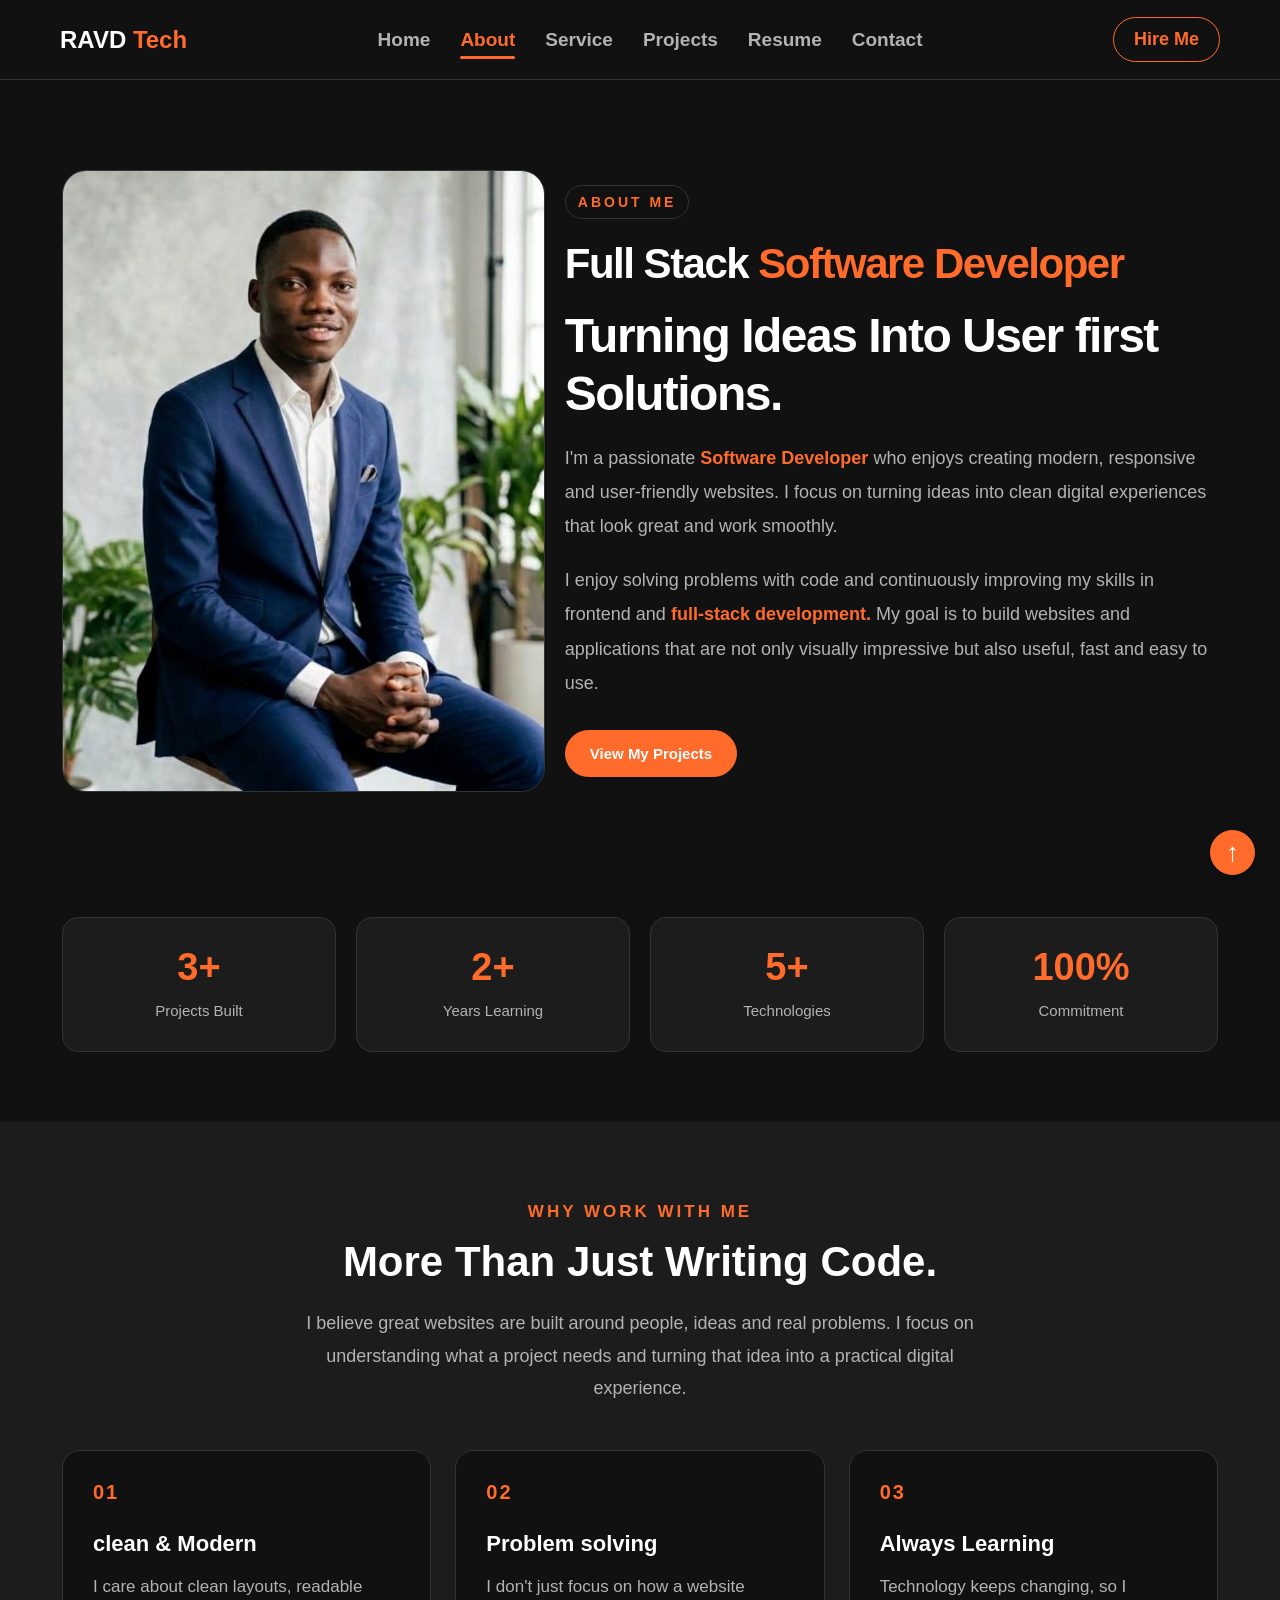
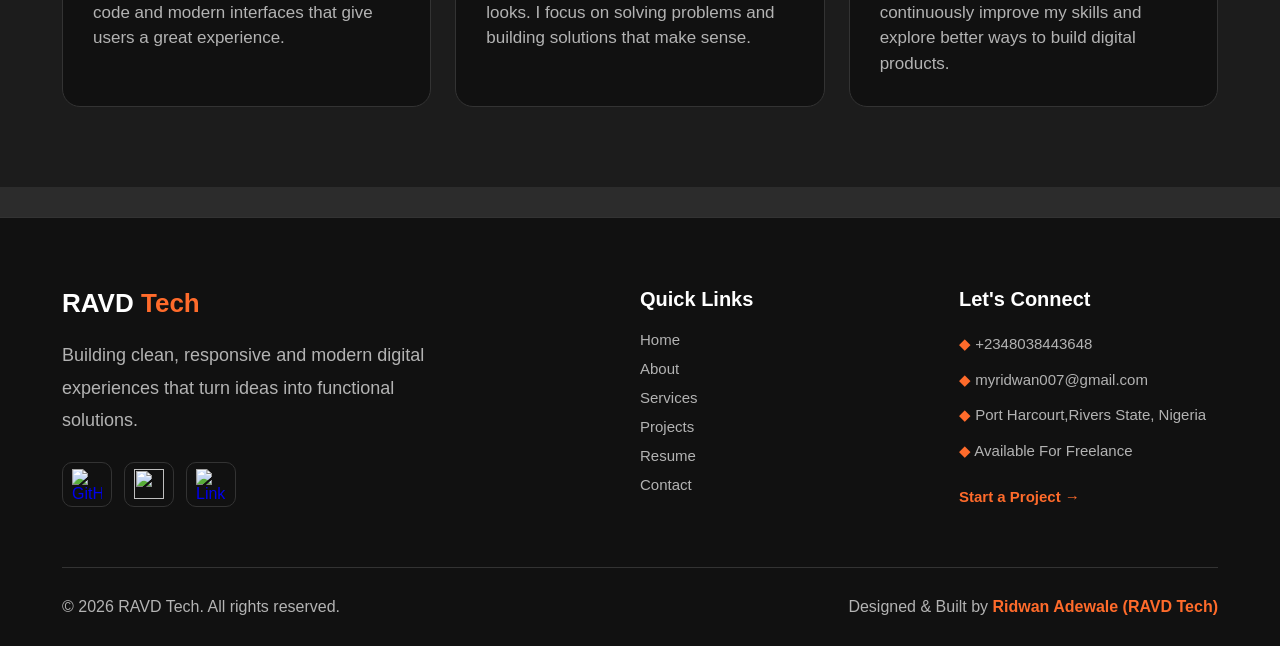
==== commit cc1d5307: "sevent commit" ====
--- a/about.html
+++ b/about.html
@@ -1,209 +1,211 @@
 <!doctype html>
 <html lang="en">
-  <head>
-    <meta charset="UTF-8" />
-    <meta name="viewport" content="width=device-width, initial-scale=1.0" />
-    <title>About | RDeX Labs</title>
-    <link rel="stylesheet" href="style.css" />
-  </head>
-
-  <body class="about-page">
-    <header>
-      <nav>
-        <div>
-          <h2>RDeX <span class="s">Labs</span></h2>
-        </div>
-
-        <div class="nav-links">
-          <a href="index.html">Home</a>
-          <a href="about.html" class="active">About</a>
-          <a href="service.html">Service</a>
-          <a href="projects.html">Projects</a>
-          <a href="resume.html">Resume</a>
-          <a href="contact.html">Contact</a>
-        </div>
-
-        <div class="cta">
-          <a href="contact.html">Hire Me</a>
-        </div>
-
-        <img src="/image/hamburger.png" alt="menu" class="ham">
-      </nav>
-    </header>
-
-    <!-- ABOUT PAGE SECTION -->
-
-    <main>
-      <section class="about-hero">
-        <div class="about-img">
-          <img src="/image/RDeX.png" alt="Ridwan Adewale" />
-        </div>
-
-        <!-- ABOUT HERO SECTION -->
-
-        <div class="about-content">
-          <p>ABOUT ME</p>
-          <h1 id="b">Full Stack <span class="s">Software Developer</span></h1>
-          <h1>Turning Ideas Into User-first Solutions.</h1>
+
+<head>
+  <meta charset="UTF-8" />
+  <meta name="viewport" content="width=device-width, initial-scale=1.0" />
+  <title>About | RAVD Tech</title>
+  <link rel="stylesheet" href="style.css" />
+</head>
+
+<body class="about-page">
+  <header>
+    <nav>
+      <div>
+        <h2>RAVD <span class="s">Tech</span></h2>
+      </div>
+
+      <div class="nav-links">
+        <a href="index.html">Home</a>
+        <a href="about.html" class="active">About</a>
+        <a href="service.html">Service</a>
+        <a href="projects.html">Projects</a>
+        <a href="resume.html">Resume</a>
+        <a href="contact.html">Contact</a>
+      </div>
+
+      <div class="cta">
+        <a href="contact.html">Hire Me</a>
+      </div>
+
+      <img src="/image/hamburger.png" alt="menu" class="ham">
+    </nav>
+  </header>
+
+  <!-- ABOUT PAGE SECTION -->
+
+  <main>
+    <section class="about-hero">
+      <div class="about-img">
+        <img src="/image/myimage.jpeg" alt="Ridwan Adewale" />
+      </div>
+
+      <!-- ABOUT HERO SECTION -->
+
+      <div class="about-content">
+        <p>ABOUT ME</p>
+        <h1 id="b">Full Stack <span class="s">Software Developer</span></h1>
+        <h1>Turning Ideas Into User first Solutions.</h1>
+        <p>
+          I'm a passionate <span class="s">Software Developer</span> who
+          enjoys creating modern, responsive and user-friendly websites. I
+          focus on turning ideas into clean digital experiences that look
+          great and work smoothly.
+        </p>
+        <p class="p">
+          I enjoy solving problems with code and continuously improving my
+          skills in frontend and <span class="s">full-stack development.</span> My goal is to build
+          websites and applications that are not only visually impressive but
+          also useful, fast and easy to use.
+        </p>
+
+        <!-- ABOUT SECTION CTA TO PROJECTS -->
+
+        <a href="projects.html" class="about-btn">View My Projects</a>
+      </div>
+    </section>
+
+    <!-- ABOUT SECTION STATS -->
+
+    <section class="about-stats">
+      <div class="stat">
+        <h2>3+</h2>
+        <p>Projects Built</p>
+      </div>
+
+      <div class="stat">
+        <h2>2+</h2>
+        <p>Years Learning</p>
+      </div>
+
+      <div class="stat">
+        <h2>5+</h2>
+        <p>Technologies</p>
+      </div>
+
+      <div class="stat">
+        <h2>100%</h2>
+        <p>Commitment</p>
+      </div>
+    </section>
+
+    <!-- WHY WORK WITH ME SECTION-->
+
+    <section class="why-work">
+      <div class="why-heading">
+        <p>WHY WORK WITH ME</p>
+
+        <h2>More Than Just Writing Code.</h2>
+
+        <p>
+          I believe great websites are built around people, ideas and real
+          problems. I focus on understanding what a project needs and turning
+          that idea into a practical digital experience.
+        </p>
+      </div>
+      <div class="why-grid-sec">
+        <div class="why-card">
+          <span>01</span>
+          <h3>clean & Modern</h3>
           <p>
-            I'm a passionate <span class="s">Software Developer</span> who
-            enjoys creating modern, responsive and user-friendly websites. I
-            focus on turning ideas into clean digital experiences that look
-            great and work smoothly.
+            I care about clean layouts, readable code and modern interfaces
+            that give users a great experience.
           </p>
-          <p class="p">
-            I enjoy solving problems with code and continuously improving my
-            skills in frontend and <span class="s">full-stack development.</span> My goal is to build
-            websites and applications that are not only visually impressive but
-            also useful, fast and easy to use.
+        </div>
+
+        <div class="why-card">
+          <span>02</span>
+          <h3>Problem solving</h3>
+          <p>
+            I don't just focus on how a website looks. I focus on solving
+            problems and building solutions that make sense.
           </p>
-
-          <!-- ABOUT SECTION CTA TO PROJECTS -->
-
-          <a href="projects.html" class="about-btn">View My Projects</a>
-        </div>
-      </section>
-
-      <!-- ABOUT SECTION STATS -->
-
-      <section class="about-stats">
-        <div class="stat">
-          <h2>3+</h2>
-          <p>Projects Built</p>
-        </div>
-
-        <div class="stat">
-          <h2>2+</h2>
-          <p>Years Learning</p>
-        </div>
-
-        <div class="stat">
-          <h2>5+</h2>
-          <p>Technologies</p>
-        </div>
-
-        <div class="stat">
-          <h2>100%</h2>
-          <p>Commitment</p>
-        </div>
-      </section>
-
-      <!-- WHY WORK WITH ME SECTION-->
-
-      <section class="why-work">
-        <div class="why-heading">
-          <p>WHY WORK WITH ME</p>
-
-          <h2>More Than Just Writing Code.</h2>
-
+        </div>
+
+        <div class="why-card">
+          <span>03</span>
+          <h3>Always Learning</h3>
           <p>
-            I believe great websites are built around people, ideas and real
-            problems. I focus on understanding what a project needs and turning
-            that idea into a practical digital experience.
+            Technology keeps changing, so I continuously improve my skills and
+            explore better ways to build digital products.
           </p>
         </div>
-        <div class="why-grid-sec">
-          <div class="why-card">
-            <span>01</span>
-            <h3>clean & Modern</h3>
-            <p>
-              I care about clean layouts, readable code and modern interfaces
-              that give users a great experience.
-            </p>
-          </div>
-
-          <div class="why-card">
-            <span>02</span>
-            <h3>Problem solving</h3>
-            <p>
-              I don't just focus on how a website looks. I focus on solving
-              problems and building solutions that make sense.
-            </p>
-          </div>
-
-          <div class="why-card">
-            <span>03</span>
-            <h3>Always Learning</h3>
-            <p>
-              Technology keeps changing, so I continuously improve my skills and
-              explore better ways to build digital products.
-            </p>
-          </div>
-          
-        </div>
-      </section>
-    </main>
-
-    <!-- FOOTER SECTION -->
-
-    <footer class="site-footer">
+
+      </div>
+    </section>
+  </main>
+
+  <!-- FOOTER SECTION -->
+
+  <footer class="site-footer">
 
     <div class="footer-content">
 
-        <div class="footer-brand">
-            <h2>RDeX <span class="s">Labs</span></h2>
-
-            <p>
-                Building clean, responsive and modern digital
-                experiences that turn ideas into functional solutions.
-            </p>
-
-            <div class="footer-socials">
-
-          <a href="#" aria-label="GitHub"><img src="/image/icons8-github-24.png" alt="GitHub"></a>
-
-          <a href="#" aria-label="LinkedIn"><img src="/image/icons8-linkedin-24.png" alt="LinkedIn"></a>
-
-          <a href="#" aria-label="Instagram"><img src="/image/icons8-instagram-24.png" alt="Instagram"></a>
-
-          <a href="#" aria-label="X"><img src="/image/icons8-x-24.png" alt=""></a>
-
-          <a href="#" aria-label="Facebook"><img src="/image/icons8-facebook-24.png" alt="Facebook"></a>
-
-
-        </div>
-
-        </div>
-
-
-        <div class="footer-links">
-            <h3>Quick Links</h3>
-
-            <a href="index.html">Home</a>
-            <a href="about.html">About</a>
-            <a href="service.html">Services</a>
-            <a href="projects.html">Projects</a>
-            <a href="resume.html">Resume</a>
-            <a href="contact.html">Contact</a>
-        </div>
-
-
-        <div class="footer-contact">
-            <h3>Let's Connect</h3>
-
-            <ul class="footer-info">
-              <li><span>◆ </span>+2348038443648</li>
-              <li><span>◆ </span>myridwan007@gmail.com</li>
-              <li><span>◆ </span>Port Harcourt,Rivers State, Nigeria</li>
-              <li><span>◆ </span>Available For Freelance</li>
-            </ul>
-
-            <a href="contact.html">Start a Project →</a>
-        </div>
+      <div class="footer-brand">
+        <h2>RAVD <span class="s">Tech</span></h2>
+
+        <p>
+          Building clean, responsive and modern digital
+          experiences that turn ideas into functional solutions.
+        </p>
+
+        <div class="footer-socials">
+
+          <a href="https://github.com/aridwvn7" aria-label="GitHub"><img src="/image/icons8-github-24.png"
+              alt="GitHub"></a>
+          <a href="https://x.com/aridwvn" aria-label="X"><img src="/image/icons8-x-24.png" alt=""></a>
+
+          <a href="www.linkedin.com/in/aridwvn7" aria-label="LinkedIn"><img src="/image/icons8-linkedin-24.png"
+              alt="LinkedIn"></a>
+
+        </div>
+
+      </div>
+
+
+      <div class="footer-links">
+        <h3>Quick Links</h3>
+
+        <a href="index.html">Home</a>
+        <a href="about.html">About</a>
+        <a href="service.html">Services</a>
+        <a href="projects.html">Projects</a>
+        <a href="resume.html">Resume</a>
+        <a href="contact.html">Contact</a>
+      </div>
+
+
+      <div class="footer-contact">
+        <h3>Let's Connect</h3>
+
+        <ul class="footer-info">
+          <li><span>◆ </span>+2348038443648</li>
+          <li><span>◆ </span>myridwan007@gmail.com</li>
+          <li><span>◆ </span>Port Harcourt,Rivers State, Nigeria</li>
+          <li><span>◆ </span>Available For Freelance</li>
+        </ul>
+
+        <a href="contact.html">Start a Project →</a>
+      </div>
 
     </div>
 
 
     <div class="footer-bottom">
 
-        <p>© 2026 RD Labs. All rights reserved.</p>
-
-         <p>Designed & Built by <span class="s">Ridwan Adewale(RDeX Labs)</span></p>
+      <p>© 2026 RAVD Tech. All rights reserved.</p>
+
+      <p>Designed &amp; Built by <span class="s">Ridwan Adewale (RAVD Tech)</span></p>
 
     </div>
 
-</footer>
-
-    <script src="script.js"></script>
-  </body>
-</html>
+  </footer>
+
+  <a href="#" class="back-to-top" aria-label="Back to top" title="Back to top">
+    ↑
+  </a>
+
+  <script src="script.js"></script>
+</body>
+
+</html>
--- a/style.css
+++ b/style.css
@@ -4,12 +4,22 @@
     box-sizing: border-box;
 }
 
+:root {
+    --bg-primary: #111111;
+    --bg-secondary: #1C1C1C;
+    --accent: #FF6B2B;
+    --text-primary: #FFFFFF;
+    --text-secondary: #B3B3B3;
+    --border-color: #333333;
+}
+
 body {
     font-family: 'Trebuchet MS', 'Lucida Sans Unicode', 'Lucida Grande', 'Lucida Sans', Arial, sans-serif;
 
     background-color: #2c2c2c;
     color: rgb(235, 232, 232);
 }
+
 
 /* NAV SECTION */
 
@@ -23,109 +33,117 @@
     display: flex;
     justify-content: space-between;
     align-items: center;
-    /* max-width: 1180px; */
     padding: 0 60px;
     min-height: 80px;
     gap: 30px;
-    background-color: #27272a;
-}
+    background-color: var(--bg-primary);
+    border-bottom: 1px solid var(--border-color);
+}
+
+/* RAVD TECH LOGO */
 
 nav h2 {
-    color: #a855f7;
+    color: var(--text-primary);
     font-size: 24px;
-    /* font: ; */
-}
-
-/* .lab{
-    color: #ff6b2b;
-} */
-
-/* NAV ANCHOR TAGS */
-nav>div:nth-child(2) {
+    font-weight: 700;
+    white-space: nowrap;
+    margin: 0;
+}
+
+nav h2 .s {
+    color: var(--accent);
+}
+
+/* NAVIGATION LINKS */
+
+.nav-links {
     display: flex;
     align-items: center;
     gap: 30px;
 }
 
-/* NAV LINKS ACTIVE  */
-
-nav>div:nth-child(2) a {
+.nav-links a {
     position: relative;
-}
-
-nav>div:nth-child(2) a.active {
-    color: #a855f7;
+    color: var(--text-secondary);
+    text-decoration: none;
+    font-size: 19px;
+    font-weight: 600;
+    transition: color 0.3s ease;
+}
+
+.nav-links a:hover {
+    color: var(--text-primary);
+}
+
+/* ACTIVE NAVIGATION LINK */
+
+.nav-links a.active {
+    color: var(--accent);
     font-weight: 700;
 }
 
-nav>div:nth-child(2) a.active::after {
+.nav-links a.active::after {
     content: "";
     position: absolute;
     left: 0;
-    bottom: -5px;
-    width: 50px;
-    height: 3px;
-    background-color: #a855f7;
+    bottom: -8px;
+    width: 100%;
+    height: 2.5px;
+    background-color: var(--accent);
     border-radius: 5px;
 }
 
-nav a {
-    color: #d4d4d8;
-    text-decoration: none;
-    font-size: 17px;
-    font-weight: bold;
-    transition: 0.3s ease;
-}
-
-nav a:hover {
-    color: #888585;
-}
+/* START A PROJECT BUTTON */
 
 .cta {
     display: inline-block;
-    padding: 11px 20px;
-    border-radius: 25px;
-    background-color: #8b5cf6;
-    color: white;
-}
-
-.cta:hover {
-    background-color: #ff6b2b;
-    color: white;
-    transform: translateY(-2px);
-}
-
-nav>div:last-child a {
+    padding: 0;
+    border: none;
+    background-color: transparent;
+}
+
+.cta a {
     display: inline-block;
     padding: 11px 20px;
+    border: 1px solid var(--accent);
     border-radius: 25px;
-    background-color: #8b5cf6;
-    color: white;
-}
-
-nav>div:last-child a:hover {
-    background-color: #ff6b2b;
-    color: white;
+    background-color: transparent;
+    color: var(--accent);
+
+    text-decoration: none;
+    font-size: 18px;
+    font-weight: 600;
+    white-space: nowrap;
+    transition: background-color 0.3s ease,
+        color 0.3s ease,
+        transform 0.3s ease;
+}
+
+.cta a:hover {
+    background-color: var(--accent);
+    color: var(--text-primary);
     transform: translateY(-2px);
 }
 
 
+
 /* HERO SECTION */
+
 .hero {
-    min-height: 90%;
+    min-height: 80vh;
     display: flex;
     justify-content: space-between;
     align-items: center;
-    padding: 80px 62px;
-    gap: 60px;
-    border-bottom: 30px;
-}
+    padding: 80px 92px;
+    gap: 30px;
+    background-color: var(--bg-primary);
+}
+
+/* HERO TEXT */
 
 .hero>div:first-child {
     flex: 1;
     max-width: 650px;
-    /* margin-bottom: 400px; */
-    border-bottom: 1px solid #555;
 }
 
 .hero h1 {
@@ -134,512 +152,610 @@
     line-height: 1.1;
     letter-spacing: -2px;
     margin-bottom: 20px;
+    color: var(--text-primary);
+}
+
+.hero h2 {
+    font-size: 42px;
+    font-weight: 600;
+    line-height: 1.2;
+    color: var(--text-primary);
+    margin-bottom: 25px;
 }
 
 .r {
-    color: #8b5cf6;
-}
-
-.hero h2 {
-    font-size: 50px;
-    font-weight: 500;
-    color: #a855f7;
-    margin-bottom: 25px;
+    color: var(--accent);
 }
 
 .hero p {
     max-width: 600px;
     font-size: 17px;
     line-height: 1.8;
-    color: #b3b3b3;
+    color: var(--text-secondary);
     margin-bottom: 35px;
 }
 
+/* ORANGE BRAND HIGHLIGHT */
+
 .s {
-    /* text-decoration-line: underline; */
     font-weight: bold;
-    /* color: #ffc107; */
-    color: #ff6b2b;
-}
+    color: var(--accent);
+}
+
+/* HERO BUTTONS */
 
 .hero a {
     display: inline-block;
     text-decoration: none;
-    color: white;
+    color: var(--text-primary);
     padding: 14px 25px;
     border-radius: 30px;
     margin-right: 12px;
-    margin-bottom: 40px;
-    /* transition: 0.3 ease; */
-
+    margin-bottom: 20px;
+    transition: background-color 0.3s ease,
+        color 0.3s ease,
+        border-color 0.3s ease,
+        transform 0.3s ease;
 }
 
 .hero a:first-child {
-    background-color: #8b5cf6;
-    /* position: relative;
-    display: inline-block;
-    text-align: center; */
+    background-color: var(--accent);
+    border: 1px solid var(--accent);
 }
 
 .hero a:first-child:hover {
-    background-color: #ff6b2b;
+    background-color: transparent;
+    color: var(--accent);
 }
 
 .hero a:last-child {
-    border: 1px solid #555;
-
+    background-color: transparent;
+    border: 1px solid var(--border-color);
 }
 
 .hero a:last-child:hover {
-    color: #a855f7;
-    /* background-color: #ff6b2b; */
+    border-color: var(--accent);
+    color: var(--accent);
 }
 
 .hero a:hover {
     transform: translateY(-3px);
-
 }
 
 /* HERO IMAGE */
+
 .hero>div:last-child {
     flex: 1;
     position: relative;
     display: flex;
     justify-content: center;
-    border-bottom: 40px;
+    align-items: center;
 }
 
 .hero img {
-    width: 400px;
-    height: 500px;
+    width: 500px;
+    height: 600px;
+    max-width: 100%;
     object-fit: cover;
-    border: 1px solid #5e4875;
+    border: 2px solid var(--border-color);
     border-radius: 30px;
 }
+
+/* AVAILABILITY BADGE */
 
 .hero h3 {
     position: absolute;
     bottom: -15px;
-    left: 75px;
-    background-color: #8b5cf6;
-    color: whitesmoke;
+    left: 50%;
+    transform: translateX(-50%);
+    white-space: nowrap;
+    background-color: var(--accent);
+    color: var(--text-primary);
     padding: 12px 18px;
     border-radius: 18px;
     font-size: 14px;
 }
 
+
 /* CODE LANGUEAGE SECTION */
+
 .lang {
     display: flex;
-    justify-content: flex-start;
+    justify-content: center;
     padding: 40px 62px;
     /* align-items: center; */
-    gap: 20px;
+    gap: 15px;
     margin-bottom: 30px;
+    background-color: var(--bg-primary);
+    border-top: 1px solid var(--border-color);
 }
 
 .lang>h3 {
-    background-color: #111111;
-    border: 1px solid #555;
-    color: #ff6b2b;
+    background-color: var(--bg-secondary);
+    border: 1px solid var(--border-color);
+    color: var(--accent);
     padding: 12px 20px;
-    border-radius: 30px;
+    border-radius: 15px;
     /* margin-right: 1px; */
     /* border: 1px solid #888585; */
     font-size: 22px;
     font-weight: bolder;
-    letter-spacing: 1px;
-
-}
+    letter-spacing: 0.3px;
+
+}
+
+
 
 /* ABOUT PAGE SECTION */
-/* .about-page{
-    background-color: wheat;
-} */
-
-.about-page .about-hero {
-    min-height: 80%;
-    display: flex;
+
+
+/* ABOUT HERO */
+.about-hero {
+    display: grid;
+    grid-template-columns: 0.85fr 1.15fr;
     align-items: center;
-    /* gap: 50px; */
-    padding: 80px 62px;
-
-}
-
-.about-page .about-img {
-    flex: 1;
-}
-
-.about-page .about-img img {
-    width: 330px;
-    height: 500px;
+    gap: 20px;
+    padding: 90px 62px;
+    background-color: var(--bg-primary);
+}
+
+/* ABOUT IMAGE */
+.about-img {
+    width: 100%;
+    max-width: 500px;
+    margin: 0 auto;
+    overflow: hidden;
+    border: 1px solid var(--border-color);
+    border-radius: 24px;
+    background-color: var(--bg-secondary);
+}
+
+.about-img img {
+    display: block;
+    width: 100%;
+    height: 620px;
     object-fit: cover;
-    max-width: 450px;
-    border: 1px solid #5e4875;
-    border-radius: 24px;
-    margin-left: 100px;
-}
-
-.about-page .about-content {
-    flex: 1;
-    max-width: 600px;
-}
-
-/* ABOUT CONTENT SECTION */
-
-.about-page .about-content>p:first-child {
+    object-position: center;
+}
+
+/* ABOUT CONTENT */
+.about-content {
+    max-width: 680px;
+}
+
+.about-content>p:first-child {
     display: inline-block;
-    color: #a855f7;
-    font-size: 17px;
-    font-weight: bolder;
+    margin-bottom: 20px;
+    color: var(--accent);
+    border: 1px solid var(--border-color);
+    border-radius: 30px;
     padding: 8px 12px;
-    background-color: #555;
-    border: 1px solid #888585;
+    font-size: 14px;
+    font-weight: 700;
+    letter-spacing: 3px;
+}
+
+.about-content h1 {
+    margin: 0 0 18px;
+    color: var(--text-primary);
+    font-size: clamp(30px, 4vw, 48px);
+    line-height: 1.2;
+    letter-spacing: -1.5px;
+}
+
+.about-content h1#b {
+    font-size: clamp(28px, 3.5vw, 42px);
+}
+
+.about-content h1 .s {
+    color: var(--accent);
+}
+
+.about-content p:not(:first-child) {
+    margin-bottom: 20px;
+    color: var(--text-secondary);
+    font-size: 18px;
+    line-height: 1.9;
+}
+
+/* ABOUT BUTTON */
+.about-btn {
+    display: inline-block;
+    margin-top: 10px;
+    padding: 14px 24px;
+    border: 1px solid var(--accent);
     border-radius: 30px;
-    letter-spacing: 3px;
-    margin-bottom: 20px;
-}
-
-#b {
-    color: #8b5cf6;
-    font-size: 60px;
-    line-height: 1.15;
-}
-
-.about-page .about-content h1 {
-    font-size: 40px;
-    line-height: 1.1;
-    margin-bottom: 30px;
-}
-
-.about-page .about-content p:nth-of-type(2) {
-    font-size: 20px;
-    margin-top: 30px;
-    margin-bottom: 15px;
-}
-
-.p {
-    font-size: 20px;
-}
-
-.about-page .about-content p:last-child {
-    color: #b3b3b3;
-    font-size: 22px;
-    line-height: 1.8;
-    /* margin-bottom: 15px; */
-}
-
-
-.about-page .about-btn {
-    display: inline-block;
-    margin-top: 30px;
-    padding: 14px 25px;
-    background-color: #8b5cf6;
-    color: white;
+    background-color: var(--accent);
+    color: var(--text-primary);
+    font-size: 15px;
+    font-weight: 600;
     text-decoration: none;
-    border-radius: 30px;
-    transition: 0.3s ease;
-}
-
-.about-page .about-btn:hover {
+    transition:
+        background-color 0.3s ease,
+        color 0.3s ease,
+        transform 0.3s ease;
+}
+
+.about-btn:hover {
+    background-color: transparent;
+    color: var(--accent);
     transform: translateY(-3px);
 }
 
 /* ABOUT SECTION STATS */
 
-.about-page .about-stats {
+.about-stats {
     display: grid;
     grid-template-columns: repeat(4, 1fr);
     gap: 20px;
-    padding: 30px 62px 80px;
-}
-
-.about-page .stat {
-    padding: 30px;
-    border: 1px solid #27272a;
-    border-radius: 18px;
-    background-color: #111111;
-}
-
-.about-page .stat h2 {
-    color: #ff6b2b;
-    font-size: 36px;
-    margin-bottom: 8px;
-}
-
-.about-page .stat p {
-    color: #b3b3b3;
-    font-size: 17px;
-}
+    padding: 35px 62px 70px;
+    background-color: var(--bg-primary);
+}
+
+.stat {
+    padding: 28px 20px;
+    text-align: center;
+    background-color: var(--bg-secondary);
+    border: 1px solid var(--border-color);
+    border-radius: 16px;
+    transition:
+        border-color 0.3s ease,
+        transform 0.3s ease;
+}
+
+.stat:hover {
+    border-color: var(--accent);
+    transform: translateY(-5px);
+}
+
+.stat h2 {
+    margin-bottom: 10px;
+    color: var(--accent);
+    font-size: clamp(28px, 3vw, 38px);
+    font-weight: 700;
+}
+
+.stat p {
+    margin: 0;
+    color: var(--text-secondary);
+    font-size: 15px;
+    line-height: 1.6;
+}
+
 
 /* WHY WORK WITH ME SECTION */
 
 .why-work {
-    padding: 80px 62px 120px;
-}
-
+    padding: 80px 62px;
+    background-color: var(--bg-secondary);
+    margin-bottom: 30px;
+}
+
+/* SECTION HEADING */
 .why-heading {
     max-width: 700px;
-    margin-bottom: 50px;
+    margin: 0 auto 45px;
+    text-align: center;
 }
 
 .why-heading>p:first-child {
-    color: #a855f7;
-    font-size: 25px;
-    font-weight: bolder;
-    letter-spacing: 2px;
     margin-bottom: 15px;
+    color: var(--accent);
+    font-size: 17px;
+    font-weight: 700;
+    letter-spacing: 3px;
 }
 
 .why-heading h2 {
-    font-size: 45px;
+    margin-bottom: 20px;
+    color: var(--text-primary);
+    font-size: clamp(28px, 4vw, 42px);
     line-height: 1.2;
-    margin-bottom: 20px;
-    color: #ff6b2b;
-
 }
 
 .why-heading p:last-child {
-    color: #b3b3b3;
-    font-size: 16px;
+    color: var(--text-secondary);
+    font-size: 18px;
     line-height: 1.8;
 }
 
+/* FEATURE CARDS */
 .why-grid-sec {
     display: grid;
-    grid-template-columns: 1fr 1fr 1fr;
-    gap: 25px;
+    grid-template-columns: repeat(3, 1fr);
+    gap: 24px;
 }
 
 .why-card {
-    padding: 35px;
-    border: 1px solid #27272a;
-    border-radius: 20px;
-    background-color: #111111;
-    transition: 0.3s ease;
+    padding: 30px;
+    background-color: var(--bg-primary);
+    border: 1px solid var(--border-color);
+    border-radius: 18px;
+    transition:
+        border-color 0.3s ease,
+        transform 0.3s ease;
 }
 
 .why-card:hover {
-    transform: translateY(-8px);
-    border-color: #8b5cf6;
+    border-color: var(--accent);
+    transform: translateY(-6px);
 }
 
 .why-card span {
-    display: block;
-    color: #a855f7;
-    font-size: 25px;
-    font-weight: bolder;
-    margin-bottom: 30px;
-
-
+    display: inline-block;
+    margin-bottom: 25px;
+    color: var(--accent);
+    font-size: 20px;
+    font-weight: 700;
+    letter-spacing: 2px;
 }
 
 .why-card h3 {
-    color: #ff6b2b;
+    margin-bottom: 15px;
+    color: var(--text-primary);
     font-size: 22px;
-    margin-bottom: 15px;
-
+    line-height: 1.4;
 }
 
 .why-card p {
-    color: #b3b3b3;
-    font-size: 15px;
-    line-height: 1.7;
+    margin: 0;
+    color: var(--text-secondary);
+    font-size: 17px;
+    line-height: 1.5;
 }
 
 
 /* SERVICE PAGE SECTION */
 
-.service-page .services-hero {
-    min-height: 55%;
-    display: flex;
-    align-items: center;
-    padding: 80px 62px;
-}
-
-.service-page .services-hero>div {
-    max-width: 800px;
-
-}
-
-.service-page .services-hero p:first-child {
-
-    display: inline-block;
-    color: #a855f7;
-    font-size: 17px;
-    font-weight: bolder;
-    padding: 8px 12px;
-    background-color: #555;
-    border: 1px solid #888585;
-    border-radius: 30px;
-    letter-spacing: 3px;
-    margin-bottom: 20px;
-
-}
-
-.service-page .services-hero h1 {
-    font-size: 60px;
-    line-height: 1.1;
-    margin-bottom: 25px;
-    color: #a855f7;
-
-}
-
-.service-page .services-hero p:last-child {
-    max-width: 650px;
-    /* color: #a1a1aa; */
-    font-size: 22px;
-    line-height: 1.8;
-}
-
-/* SERVICES LIST/ CARDS */
-
-.service-page .services-list {
-    padding: 40px 62px 120px;
-}
-
-.service-page .services-list-heading {
-    max-width: 650px;
-    margin-bottom: 50px;
-}
-
-.service-page .services-list-heading p {
-    font-size: 25px;
-    font-weight: bolder;
-    color: #ff6b2b;
-}
-
-.service-page .services-list-heading h2 {
-    font-size: 45px;
-    line-height: 1.2;
-    color: #a855f7;
-}
-
-.service-page .services-grid {
-    display: grid;
-    grid-template-columns: 1fr 1fr 1fr;
-    grid-template-columns: repeat(3, 1fr);
-    gap: 25px;
-}
-
-.service-page .services-card {
-    min-height: 350px;
-    padding: 35px;
-    border: 1px solid #27272a;
-    border-radius: 20px;
-    background-color: #111111;
-    transition: 0.3s ease;
-}
-
-.service-page .services-card:hover {
-    transform: translateY(-8px);
-    border-color: #8b5cf6;
-}
-
-.service-page .services-card span {
-    width: 60px;
-    height: 50px;
+
+.services-hero {
     display: flex;
     align-items: center;
     justify-content: center;
-    border: 1px solid #b3b3b3;
+    min-height: 420px;
+    padding: 80px 62px;
+    background-color: var(--bg-primary);
+    text-align: center;
+}
+
+.services-hero>div {
+    width: 100%;
+    max-width: 850px;
+}
+
+.services-hero p:first-child {
+    display: inline-block;
+    margin-bottom: 20px;
+    color: var(--accent);
+    border: 1px solid var(--border-color);
+    border-radius: 30px;
+    padding: 8px 12px;
+    font-size: 14px;
+    font-weight: 700;
+    letter-spacing: 3px;
+}
+
+.services-hero h1 {
+    margin-bottom: 25px;
+    color: var(--text-primary);
+    font-size: clamp(34px, 5vw, 58px);
+    font-weight: 700;
+    line-height: 1.2;
+    letter-spacing: -1.5px;
+}
+
+.services-hero h1 .s {
+    color: var(--accent);
+}
+
+.services-hero p:last-child {
+    max-width: 700px;
+    margin: 0 auto;
+    color: var(--text-secondary);
+    font-size: 17px;
+    line-height: 1.9;
+}
+
+
+/* SERVICES LIST/ CARDS */
+
+
+.services-list {
+    padding: 80px 62px;
+    background-color: var(--bg-secondary);
+}
+
+/* SECTION HEADING */
+.services-list-heading {
+    max-width: 700px;
+    margin: 0 auto 45px;
+    text-align: center;
+}
+
+.services-list-heading>p {
+    margin-bottom: 15px;
+    color: var(--accent);
+    font-size: 18px;
+    font-weight: 700;
+    letter-spacing: 3px;
+}
+
+.services-list-heading h2 {
+    margin: 0;
+    color: var(--text-primary);
+    font-size: clamp(28px, 4vw, 42px);
+    line-height: 1.3;
+}
+
+/* SERVICES GRID */
+.services-grid {
+    display: grid;
+    grid-template-columns: repeat(3, 1fr);
+    gap: 18px;
+    /* align-items: stretch; */
+}
+
+/* SERVICE CARD */
+.services-card {
+    display: flex;
+    flex-direction: column;
+    align-items: flex-start;
+    padding: 30px;
+    background-color: var(--bg-primary);
+    border: 1px solid var(--border-color);
+    border-radius: 18px;
+    transition:
+        border-color 0.3s ease,
+        transform 0.3s ease;
+}
+
+.services-card:hover {
+    border-color: var(--accent);
+    transform: translateY(-6px);
+}
+
+/* SERVICE ICON */
+.services-card>span {
+    display: flex;
+    align-items: center;
+    justify-content: center;
+    width: 58px;
+    height: 58px;
+    margin-bottom: 25px;
+    background-color: var(--bg-secondary);
+    border: 1px solid var(--border-color);
     border-radius: 14px;
+}
+
+.services-card>span img {
+    width: 32px;
+    height: 32px;
+    object-fit: contain;
+}
+
+/* CARD TEXT */
+.services-card h3 {
+    margin: 0 0 15px;
+    color: var(--text-primary);
+    font-size: 21px;
+    line-height: 1.45;
+}
+
+.services-card>p {
+    margin: 0 0 20px;
+    color: var(--text-secondary);
+    font-size: 15px;
+    line-height: 1.8;
+}
+
+/* SERVICE FEATURES */
+.services-card-info {
+    width: 100%;
+    margin: 0 0 25px;
+    padding: 0;
+    list-style: none;
+}
+
+.services-card-info li {
+    position: relative;
+    margin-bottom: 12px;
+    padding-left: 20px;
+    color: var(--text-secondary);
+    font-size: 14px;
+    line-height: 1.6;
+}
+
+.services-card-info li::before {
+    content: "◆";
+    position: absolute;
+    left: 0;
+    color: var(--accent);
+    font-weight: 700;
+}
+
+/* CARD LINK */
+.services-card>a {
+    display: inline-block;
+    margin-top: auto;
+    padding-top: 15px;
+    color: var(--accent);
+    font-size: 15px;
+    font-weight: 600;
+    text-decoration: none;
+    transition: color 0.3s ease;
+}
+
+.services-card>a:hover {
+    color: var(--text-primary);
+}
+
+
+/* SERVICE CTA */
+
+
+.service-cta {
+    padding: 80px 62px;
+    background-color: var(--bg-primary);
     margin-bottom: 30px;
 }
 
-.service-page .services-card span img {
-    width: 28px;
-    height: 28px;
-    object-fit: contain;
-}
-
-.service-page .services-card h3 {
-    font-size: 24px;
+.service-cta>div {
+    max-width: 900px;
+    margin: 0 auto;
+    padding: 55px 40px;
+    text-align: center;
+    background-color: var(--bg-secondary);
+    border: 1px solid var(--border-color);
+    border-radius: 24px;
+}
+
+/* CTA LABEL */
+.service-cta>div>p:first-child {
+    margin-bottom: 18px;
+    color: var(--accent);
+    font-size: 17px;
+    font-weight: 700;
+    letter-spacing: 2px;
+}
+
+/* CTA HEADING */
+.service-cta h2 {
+    max-width: 700px;
+    margin: 0 auto 20px;
+    color: var(--text-primary);
+    font-size: clamp(28px, 4vw, 42px);
     line-height: 1.3;
-    margin-bottom: 15px;
-    color: #ff6b2b;
-}
-
-.service-page .services-card p {
-    font-size: 17px;
-    line-height: 1.5;
-
-}
-
-.service-page .services-card a {
-    margin-top: auto;
-    padding-top: 25px;
-    color: white;
-    text-decoration: none;
-    font-size: 17px;
-
-    transition: 0.3s ease;
-    display: inline-block;
-    padding: 8px 12px;
-    background-color: #555;
-    border: 1px solid #888585;
-    border-radius: 30px;
-    margin-top: 30px;
-}
-
-.service-page .services-card a:hover {
-    color: #a855f7;
-    /* border: 1px solid #ff6b2b; */
-}
-
-/* SERVICE CTA */
-
-.service-page .service-cta {
-    margin: 0 62px 100px;
-    padding: 70px;
-    border-radius: 25px;
-    background: linear-gradient(135deg,
-            #181818,
-            #111111);
-    border: 1px solid #b3b3b3;
-}
-
-.service-page .service-cta>div {
-    max-width: 750px;
-}
-
-.service-page .service-cta p:first-child {
-    color: #a855f7;
-    font-size: 25px;
-    font-weight: bold;
-    letter-spacing: 3px;
-    margin-bottom: 20px;
-}
-
-.service-page .service-cta h2 {
-    color: #ff6b2b;
-    font-size: 48px;
-    line-height: 1.2;
-    margin-bottom: 20px;
-}
-
-.service-page .service-cta p:nth-of-type(2) {
-    /* color: #ff6b2b; */
-    font-size: 25px;
-    font-weight: bolder;
-    line-height: 1.8;
-    margin-bottom: 30px;
-}
-
-.service-page .service-cta a {
+}
+
+/* CTA DESCRIPTION */
+.service-cta>div>p:nth-of-type(2) {
+    max-width: 650px;
+    margin: 0 auto 30px;
+    color: var(--text-secondary);
+    font-size: 16px;
+    line-height: 1.9;
+}
+
+/* CTA BUTTON */
+.service-cta a {
     display: inline-block;
     padding: 14px 25px;
-    background-color: #8b5cf6;
-    color: white;
+    border: 1px solid var(--accent);
+    border-radius: 30px;
+    background-color: var(--accent);
+    color: var(--text-primary);
+    font-size: 15px;
+    font-weight: 600;
     text-decoration: none;
-    font-size: 17px;
-    font-weight: bolder;
-    border-radius: 30px;
-    transition: 0.3s ease;
-}
-
-.service-page .service-cta a:hover {
-    background-color: #ff6b2b;
+    transition:
+        background-color 0.3s ease,
+        color 0.3s ease,
+        transform 0.3s ease;
+}
+
+.service-cta a:hover {
+    background-color: transparent;
+    color: var(--accent);
     transform: translateY(-3px);
 }
 
@@ -647,238 +763,374 @@
 
 /* PROJECT HERO SECTION */
 
-.projects-page .projects-hero {
-    min-height: 50%;
+
+.projects-hero {
     display: flex;
     align-items: center;
+    justify-content: center;
+    min-height: 420px;
     padding: 80px 62px;
-}
-
-.projects-page .projects-hero>div {
-    max-width: 800px;
-}
-
-.projects-page .projects-hero p:first-child {
+    background-color: var(--bg-primary);
+    text-align: center;
+}
+
+.projects-hero>div {
+    width: 100%;
+    max-width: 850px;
+}
+
+.projects-hero p:first-child {
     display: inline-block;
-    color: #a855f7;
+    margin-bottom: 20px;
+    color: var(--accent);
     font-size: 17px;
-    font-weight: bolder;
+    border: 1px solid var(--border-color);
+    border-radius: 30px;
     padding: 8px 12px;
-    background-color: #555;
-    border: 1px solid #888585;
-    border-radius: 30px;
-    letter-spacing: 2px;
-    margin-bottom: 20px;
-}
-
-.projects-page .projects-hero h1 {
-    font-size: 60px;
-    line-height: 1.1;
+    font-weight: 700;
+    letter-spacing: 1.2px;
+}
+
+.projects-hero h1 {
     margin-bottom: 25px;
-    color: #ff6b2b;
-}
-
-.projects-page .projects-hero p:last-child {
-    max-width: 650px;
-    /* color: #a1a1aa; */
-    font-size: 25px;
-    font-weight: bolder;
+    color: var(--text-primary);
+    font-size: clamp(34px, 5vw, 58px);
+    font-weight: 700;
+    line-height: 1.2;
+    letter-spacing: -1.5px;
+}
+
+.projects-hero p:last-child {
+    max-width: 700px;
+    margin: 0 auto;
+    color: var(--text-secondary);
+    font-size: 20px;
     line-height: 1.8;
 }
 
-/* PROJECT LIsting*/
-
-
-.projects-page .projects-list {
-    padding: 20px 62px 120px;
-}
-
-.projects-page .projects-grid {
+
+/* PROJECTS LIST SECTION */
+
+
+
+.projects-list {
+    padding: 80px 62px;
+    background-color: var(--bg-secondary);
+}
+
+.projects-grid {
     display: grid;
     grid-template-columns: repeat(3, 1fr);
-    gap: 30px;
-}
-
-.projects-page .project-card {
+    gap: 20px;
+    align-items: stretch;
+}
+
+/* PROJECT CARD */
+
+.project-card {
+    display: flex;
+    flex-direction: column;
     overflow: hidden;
-    border: 1px solid #d4d4d8;
-    border-radius: 22px;
-    background-color: #111111;
-    transition: 0.3s ease;
-}
-
-.projects-page .project-card:hover {
-    transform: translateY(8px);
-    border-color: #8b5cf6;
-}
-
-.projects-page .project-image {
+    background-color: var(--bg-primary);
+    border: 1px solid var(--border-color);
+    border-radius: 9px;
+    transition: border-color 0.3s ease, transform 0.3s ease;
+}
+
+.project-card:hover {
+    border-color: var(--accent);
+    transform: translateY(-6px);
+}
+
+/* PROJECT IMAGE */
+
+.project-image {
     width: 100%;
-    height: 300px;
+    height: 220px;
     overflow: hidden;
-
-}
-
-.projects-page .project-image img {
+    background-color: var(--bg-secondary);
+}
+
+.project-image img {
+    display: block;
     width: 100%;
     height: 100%;
     object-fit: fill;
-    transition: 0.4s ease;
-}
-
-.projects-page .project-card:hover .project-image img {
-    transform: scale(1.05);
-}
-
-.projects-page .project-content {
-    padding: 30px;
-}
-
-.projects-page .project-type {
-    color: #a855f7;
-    font-size: 25px;
-    font-weight: bold;
+    object-position: center;
+    transition: transform 0.4s ease;
+}
+
+.project-card:hover .project-image img {
+    transform: scale(1.04);
+}
+
+/* PROJECT CONTENT */
+
+.project-content {
+    display: flex;
+    flex-direction: column;
+    flex: 1;
+    align-items: flex-start;
+    padding: 28px;
+}
+
+.project-type {
+    margin-bottom: 14px;
+    color: var(--accent);
+    font-size: 17px;
+    font-weight: 700;
     letter-spacing: 2px;
-    margin-bottom: 12px;
-}
-
-.projects-page .project-content h2 {
-    color: #ff6b2b;
-    font-size: 28px;
-    margin-bottom: 15px;
-}
-
-.projects-page .project-content>p {
-
-    font-size: 20px;
-    line-height: 1.5;
-    margin-bottom: 25px;
-}
-
-.projects-page .project-tech {
+    text-transform: uppercase;
+}
+
+.project-content h2 {
+    margin: 0 0 15px;
+    color: var(--text-primary);
+    font-size: 23px;
+    line-height: 1.4;
+}
+
+.project-content>p:not(.project-type) {
+    margin: 0 0 22px;
+    color: var(--text-secondary);
+    font-size: 15px;
+    line-height: 1.8;
+}
+
+/* TECHNOLOGY TAGS */
+
+.project-tech {
     display: flex;
     flex-wrap: wrap;
     gap: 10px;
     margin-bottom: 25px;
 }
 
-.projects-page .project-tech span {
+.project-tech span {
     padding: 7px 12px;
-    border: 1px solid #27272a;
+    color: var(--text-secondary);
+    background-color: var(--bg-secondary);
+    border: 1px solid var(--border-color);
     border-radius: 20px;
-    color: #d4d4d8;
-    font-size: 15px;
-}
-
-.projects-page .project-links {
+    font-size: 12px;
+    line-height: 1.4;
+}
+
+/* PROJECT LINKS */
+
+.project-links {
     display: flex;
-    gap: 20px;
-}
-
-.projects-page .project-links a {
-    padding: 7px 12px;
-    border: 1px solid #a855f7;
-    border-radius: 20px;
-    color: #d4d4d8;
-    font-size: 15px;
+    flex-wrap: wrap;
+    gap: 15px;
+    margin-top: auto;
+}
+
+.project-links a {
+    display: inline-block;
+    padding: 12px 20px;
+    color: var(--text-primary);
+    background-color: var(--accent);
+    border: 1px solid var(--accent);
+    border-radius: 25px;
+    font-size: 14px;
+    font-weight: 600;
     text-decoration: none;
-    font-size: 14px;
-}
-
-.projects-page .project-links a:hover {
-    color: #ff6b2b;
-}
-
-/* PROJECT CTA */
-
-.projects-page .projects-cta {
-    margin: 0 62px 100px;
-    padding: 70px;
-    border: 1px solid #27272a;
-    border: 1px solid #555;
-    border-radius: 25px;
-    background-color: #111111;
-}
-
-.projects-page .projects-cta>div {
-    max-width: 750px;
-}
-
-.projects-page .projects-cta p:first-child {
-    color: #a855f7;
-    font-size: 25px;
-    font-weight: bolder;
-    letter-spacing: 3px;
-    margin-bottom: 20px;
-}
-
-.projects-page .projects-cta h2 {
-    font-size: 48px;
-    font-weight: bold;
-    line-height: 1.2;
-    margin-bottom: 20px;
-    color: #ff6b2b;
-}
-
-.projects-page .projects-cta p:nth-of-type(2) {
-    /* color: #a1a1aa; */
-    font-size: 22px;
-    line-height: 1.8;
+    transition: background-color 0.3s ease,
+        color 0.3s ease,
+        transform 0.3s ease;
+}
+
+.project-links a:hover {
+    color: var(--accent);
+    background-color: transparent;
+    transform: translateY(-3px);
+}
+
+/* COMING SOON CARD */
+
+.coming-soon {
+    justify-content: center;
+    min-height: 250px;
+    border-style: dashed;
+}
+
+.coming-soon .project-content {
+    justify-content: center;
+}
+
+.coming-soon:hover {
+    border-style: solid;
+}
+
+/* PROJECTS CTA SECTION */
+
+
+.projects-cta {
+    padding: 80px 62px;
+    background-color: var(--bg-primary);
     margin-bottom: 30px;
 }
 
-.projects-page .projects-cta a {
+.projects-cta>div {
+    max-width: 900px;
+    margin: 0 auto;
+    padding: 55px 40px;
+    text-align: center;
+    background-color: var(--bg-secondary);
+    border: 1px solid var(--border-color);
+    border-radius: 24px;
+    transition: border-color 0.3s ease;
+}
+
+.projects-cta>div:hover {
+    border-color: var(--accent);
+}
+
+.projects-cta>div>p:first-child {
+    margin-bottom: 18px;
+    color: var(--accent);
+    font-size: 17px;
+    font-weight: 700;
+    letter-spacing: 2px;
+}
+
+.projects-cta h2 {
+    max-width: 700px;
+    margin: 0 auto 20px;
+    color: var(--text-primary);
+    font-size: clamp(28px, 4vw, 42px);
+    line-height: 1.3;
+}
+
+.projects-cta>div>p:nth-of-type(2) {
+    max-width: 650px;
+    margin: 0 auto 30px;
+    color: var(--text-secondary);
+    font-size: 18px;
+    line-height: 1.9;
+}
+
+.projects-cta a {
     display: inline-block;
     padding: 14px 25px;
-    background-color: #8b5cf6;
-    color: #d4d4d8;
+    color: var(--text-primary);
+    background-color: var(--accent);
+    border: 1px solid var(--accent);
+    border-radius: 30px;
+    font-size: 15px;
+    font-weight: 600;
+    text-decoration: none;
+    transition: background-color 0.3s ease,
+        color 0.3s ease,
+        transform 0.3s ease;
+}
+
+.projects-cta a:hover {
+    color: var(--accent);
+    background-color: transparent;
+    transform: translateY(-3px);
+}
+
+
+/* REUSUME PAGE */
+
+/* RUSUME HERO SECTION */
+
+
+.resume-hero {
+    padding: 80px 62px 60px;
+    background-color: var(--bg-primary);
+}
+
+/* Hero heading */
+
+.resume-hero>div:first-child {
+    max-width: 900px;
+    margin: 0 auto 45px;
+    text-align: center;
+}
+
+.resume-hero>div:first-child>p {
+    display: inline-block;
+    margin-bottom: 20px;
+    color: var(--accent);
     font-size: 17px;
-    font-weight: bolder;
+    font-weight: 700;
+    letter-spacing: 2px;
+    border: 1px solid var(--border-color);
+    border-radius: 30px;
+    padding: 8px 12px;
+}
+
+.resume-hero h1 {
+    margin: 0;
+    color: var(--text-primary);
+    font-size: clamp(34px, 5vw, 58px);
+    line-height: 1.25;
+    letter-spacing: -1.5px;
+}
+
+.resume-hero h1 .s {
+    color: var(--accent);
+}
+
+/* Download CV  */
+
+.resume-download {
+    width: fit-content;
+    max-width: 100%;
+    margin: 0 auto;
+}
+
+.resume-download>div {
+    display: flex;
+    flex-direction: column;
+    align-items: flex-start;
+    gap: 22px;
+
+    padding: 30px;
+
+    background-color: var(--bg-secondary);
+    border: 1px solid var(--border-color);
+    border-radius: 16px;
+}
+
+.resume-download h2 {
+    margin: 0;
+    color: var(--text-primary);
+    font-size: 24px;
+    line-height: 1.4;
+}
+
+.resume-download h2 .s {
+    color: var(--accent);
+}
+
+.resume-download a {
+    display: inline-block;
+    padding: 13px 22px;
+
+    background-color: var(--accent);
+    border: 1px solid var(--accent);
+    border-radius: 30px;
+    margin-left: 35px;
+
+    color: var(--text-primary);
+    font-size: 14px;
+    font-weight: 600;
     text-decoration: none;
-    border-radius: 30px;
-    transition: 0.3s ease;
-}
-
-.projects-page .projects-cta a:hover {
+
+    transition: background-color 0.3s ease,
+        color 0.3s ease,
+        transform 0.3s ease;
+}
+
+.resume-download a:hover {
+    background-color: transparent;
+    color: var(--accent);
     transform: translateY(-3px);
-    background-color: #ff6b2b;
-}
-
-/* REUSUME PAGE */
-
-/* RUSUME HERO SECTION */
-
-.resume-page .resume-hero {
-    min-height: 55%;
-    display: flex;
-    align-items: center;
-    padding: 30px 62px;
-}
-
-.resume-page .resume-hero>div {
-    max-width: 850px;
-}
-
-.resume-page .resume-hero p:first-child {
-
-    display: inline-block;
-    color: #a855f7;
-    font-size: 17px;
-    font-weight: bolder;
-    padding: 8px 12px;
-    background-color: #555;
-    border: 1px solid #888585;
-    border-radius: 30px;
-    letter-spacing: 2px;
-    margin-bottom: 20px;
-}
-
-.resume-page .resume-hero h1 {
-    font-size: 60px;
-    line-height: 1.1;
-    margin-bottom: 25px;
-    color: #a855f7;
-}
+}
+
 
 
 /* RESUME PROFESSIONAL SUMMARY */
@@ -886,334 +1138,340 @@
 /* RESUME DETAILS */
 
 .resume-page .resume-details {
-    padding: 40px 62px 100px;
     display: grid;
     grid-template-columns: 1fr 1fr;
-    gap: 70px;
-}
-
-
+    gap: 30px;
+
+    max-width: 1200px;
+    margin: 0 auto;
+    padding: 35px 6% 90px;
+    align-items: start;
+}
+
+
+/* Resume Section Headings */
 
 .resume-page .resume-section-title {
     display: flex;
     align-items: center;
-    gap: 15px;
+    gap: 12px;
     margin-bottom: 20px;
 }
 
-/* FIRST & SECOND TITLE */
-
 .resume-page .resume-section-title h2 {
+    margin: 0;
+    color: var(--text-primary);
+    font-size: 25px;
+    font-weight: 700;
+    line-height: 1.4;
+}
+
+.resume-page .resume-icon {
+    color: var(--accent);
     font-size: 30px;
-    color: #a855f7;
+    border: 1px solid var(--border-color);
+    border-radius: 12px;
+    padding: 0.5px 12px;
+    background-color: var(--bg-primary);
+}
+
+/* RESUME CARD */
+
+
+.resume-page .resume-card {
+    padding: 25px;
+    background-color: var(--bg-secondary);
+    border: 1px solid var(--border-color);
+    border-radius: 15px;
+}
+
+.resume-page .resume-card h3 {
+    margin: 0 0 15px;
+    color: var(--text-primary);
+    font-size: 20px;
+    font-weight: 700;
+}
+
+.resume-page .resume-card p {
+    margin: 0 0 22px;
+    color: var(--text-secondary);
+    font-size: 15px;
+    line-height: 1.8;
+}
+
+/* INFORMATION / SKILLS */
+
+
+.resume-page .resume-info {
+    list-style: none;
+    padding: 0;
     margin: 0;
 }
 
-.resume-page .resume-icon {
-    width: 60px;
-    height: 50px;
+.resume-page .resume-info li {
+    display: flex;
+    align-items: flex-start;
+    gap: 10px;
+    margin-bottom: 14px;
+    color: var(--text-primary);
+    font-size: 17px;
+    line-height: 1.2;
+    overflow-wrap: anywhere;
+}
+
+.resume-page .resume-info li:last-child {
+    margin-bottom: 0;
+}
+
+.resume-page .resume-info li span {
+    flex-shrink: 0;
+    color: var(--accent);
+    font-size: 16px;
+    padding-top: 3px;
+}
+
+
+
+/* Education Section */
+
+.resume-page .resume-icon1 {
+    display: block;
+    width: 55px;
+    height: 55px;
+    object-fit: contain;
+    flex-shrink: 0;
+    border: 3px solid var(--border-color);
+    border-radius: 12px;
+    padding: 0.5px 12px;
+    background-color: var();
+}
+
+
+#spread {
+    margin-top: 25px;
+}
+
+/* .resume-page .resume-column .resume-card h3 {
+    margin-bottom: 14px;
+    color: var(--text-primary);
+    font-size: 19px;
+    line-height: 1.5;
+}
+
+.resume-page .resume-column .resume-card p {
+    margin-bottom: 20px;
+    color: var(--text-secondary);
+    font-size: 14px;
+    line-height: 1.8;
+} */
+
+
+
+/* CONTACT PAGE */
+
+
+
+/* CONTACT HERO SECTION */
+
+.contact-page .contact-hero {
+    padding: 80px 6% 70px;
+    background-color: var(--bg-primary);
+    text-align: center;
+}
+
+.contact-page .contact-hero>div:first-child {
+    max-width: 800px;
+    margin: 0 auto;
+}
+
+.contact-page .contact-hero>div:first-child>p:first-child {
+    display: inline-block;
+    margin: 0 0 18px;
+    color: var(--accent);
+    font-size: 16px;
+    font-weight: 700;
+    letter-spacing: 2px;
+    border: 1px solid var(--border-color);
+    border-radius: 30px;
+    padding: 8px 12px;
+}
+
+.contact-page .contact-hero h1 {
+    margin: 0 0 22px;
+    color: var(--text-primary);
+    font-size: clamp(38px, 5vw, 60px);
+    font-weight: 700;
+    line-height: 1.2;
+    letter-spacing: -1.5px;
+}
+
+.contact-page .contact-hero>div:first-child>p:last-child {
+    max-width: 680px;
+    margin: 0 auto;
+    color: var(--text-secondary);
+    font-size: 18px;
+    line-height: 1.8;
+}
+
+
+/* CONTACT CONTENT LAYOUT */
+
+.contact-page .contact-content {
+    display: grid;
+    grid-template-columns: 1fr 1fr;
+    gap: 50px;
+    padding: 70px 6%;
+    background-color: var(--bg-secondary);
+    align-items: start;
+}
+
+
+/* CONTACT INFORMATION */
+
+.contact-page .contact-info h2 {
+    margin: 0 0 20px;
+    color: var(--accent);
+    font-size: 32px;
+    font-weight: 700;
+}
+
+.contact-page .contact-info > p {
+    margin: 0 0 35px;
+    color: var(--text-secondary);
+    font-size: 17.5px;
+    line-height: 1.7;
+    max-width: 450px;
+}
+
+/* CONTACT ITEMS */
+
+.contact-page .contact-item {
+    display: flex;
+    align-items: center;
+    gap: 18px;
+    margin-bottom: 25px;
+    border: 1px solid var(--border-color);
+    
+    padding: 15px;
+    border-radius: 12px;
+}
+
+.contact-page .contact-item > span {
     display: flex;
     align-items: center;
     justify-content: center;
-    background-color: #181818;
-    border: 1px solid #888585;
-    border-radius: 14px;
-    font-size: 25px;
-    /* margin-bottom: 30px; */
-}
-
-
-/* RESUME CARD */
-
-.resume-page .resume-card {
-    padding: 25px;
-    background-color: #111111;
-    border: 1px solid #888585;
-    border-radius: 18px;
-    margin-bottom: 20px;
-}
-
-
-/* NAME */
-
-.resume-page .resume-card h3 {
-    font-size: 24px;
-    color: #ff6b2b;
-    margin-bottom: 18px;
-}
-
-
-/* SUMMARY TEXT */
-
-.resume-page .resume-card>p {
-    font-size: 17px;
-    line-height: 1.5;
-    margin-bottom: 10px;
-}
-
-
-/* INFORMATION / SKILLS */
-
-.resume-page .resume-info {
-    /* padding-left: 10px; */
+    width: 50px;
+    height: 50px;
+    flex-shrink: 0;
+    background-color: var(--bg-primary);
+    border: 1px solid var(--border-color);
+    border-radius: 12px;
+}
+
+.contact-page .contact-item img {
+    width: 24px;
+    height: 24px;
+    object-fit: contain;
+}
+
+.contact-page .contact-item h3 {
+    margin: 0 0 6px;
+    color: var(--text-primary);
+    font-size: 19px;
+    font-weight: 600;
+}
+
+.contact-page .contact-item p {
     margin: 0;
-}
-
-/* .spread{
-    display: grid;
-    grid-template-columns: 1fr 1fr;
-} */
-
-.resume-page .resume-info li {
+    color: var(--text-secondary);
     font-size: 16px;
     line-height: 1.5;
-    margin-bottom: 3px;
-    list-style: none;
-}
-
-.resume-page .resume-info span {
-    color: #a855f7;
-}
-
-.resume-icon1 {
-    width: 60px;
-    height: 50px;
-    background-color: #181818;
-    border: 1px solid #888585;
-    padding: 10px;
-    border-radius: 14px;
-}
-
-/* DOWNLOAD CV SECTION */
-
-.resume-page .resume-download>div {
-    padding: 40px;
-    text-align: center;
-    background-color: #111111;
-    border: 1px solid #888585;
-    border-radius: 20px;
-    transition: 0.3s ease;
-}
-
-.resume-download>div:hover {
-    transform: translateY(-3px);
-    border: 1px solid #a855f7;
-}
-
-.resume-page .resume-download h2 {
-    color: #a855f7;
-    font-size: 40px;
-    margin-bottom: 30px;
-}
-
-.resume-page .resume-download a {
-    display: inline-block;
-    padding: 14px 28px;
-    background-color: #8b5cf6;
-    color: white;
-    text-decoration: none;
-    border-radius: 30px;
-    font-size: 20px;
-    font-weight: bolder;
-    transition: 0.3s ease;
-}
-
-.resume-page .resume-download a:hover {
-    background-color: #ff6b2b;
-    /* border: 1px solid #a855f7; */
-    transform: translateY(-3px);
-}
-
-
-
-/* CONTACT PAGE */
-
-
-.contact-page .contact-hero {
-    min-height: 50%;
+}
+
+/* CONTACT PAGE FORM */
+
+
+.contact-page .contact-form {
+    padding: 35px;
+    background-color: var(--bg-primary);
+    border: 1px solid var(--border-color);
+    border-radius: 18px;
+}
+
+/* CONTACT FORM FIELDS */
+
+.contact-page .form-group {
     display: flex;
-    /* align-items: center; */
-    justify-content: center;
-    padding: 30px 12px;
-}
-
-.contact-page .contact-hero>div {
-    max-width: 800px;
-}
-
-.cont {
-    display: flex;
-    justify-content: center;
-}
-
-.contact-page .contact-hero p:first-child {
-    display: inline-block;
-    position: relative;
-    justify-content: center;
-    color: #a855f7;
-    font-size: 17px;
-    font-weight: bolder;
-    padding: 2px 10px;
-    background-color: #555;
-    border: 1px solid #888585;
-    border-radius: 30px;
-    letter-spacing: 2px;
-    /* margin-bottom: 30px; */
-}
-
-.contact-page .contact-hero h1 {
-    display: flex;
-    justify-content: center;
-    font-size: 60px;
-    line-height: 1.1;
-    margin-top: 20px;
-    margin-bottom: 15px;
-    color: #a855f7;
-}
-
-.contact-page .contact-hero p:last-child {
-    display: flex;
-    justify-content: space-around;
-    /* align-items: center; */
-    max-width: 1100px;
-    margin: 0 auto;
-    /* color: #a1a1aa; */
-    font-size: 17px;
-    font-weight: bold;
-    line-height: 1.5;
-}
-
-
-
-.contact-content {
-    display: grid;
-    grid-template-columns: 1fr 1fr;
-    gap: 60px;
-    padding: 40px 62px;
-}
-
-.contact-info h2 {
-    font-size: 30px;
-    margin-bottom: 15px;
-    color: #a855f7;
-}
-
-.contact-info>p {
-    font-size: 18px;
-    line-height: 1.5;
-    margin-bottom: 35px;
-}
-
-.contact-item {
-    display: flex;
-    gap: 15px;
-    padding: 25px;
-    background-color: #111111;
-    border: 1px solid #888585;
-    border-radius: 18px;
-    margin-bottom: 20px;
-    transition: 0.3s ease;
-}
-
-.contact-item:hover {
-    transform: translateY(-3px);
-    border: 1px solid #8b5cf6;
-
-}
-
-.contact-item>span {
-    display: flex;
-    align-items: center;
-    justify-content: center;
-    font-size: 24px;
-    width: 60px;
-    height: 55px;
-    background-color: #181818;
-    border: 1px solid #ff6b2b;
-    padding: 10px;
-    border-radius: 12px;
-
-}
-
-.contact-item h3 {
-    margin: 0 0 5px;
-    font-size: 17px;
-    color: #a855f7;
-}
-
-
-/* CONTACT PAGE FORM */
-
-.contact-form {
-    background: #3a3a3a;
-    padding: 35px;
-    border-radius: 12px;
-    border: 1px solid #888585;
-    box-shadow: 0 10px 30px rgba(0, 0, 0, 0.08);
-    margin-bottom: 150px;
-}
-
-.contact-form:hover {
-    border: 1px solid #a855f7;
-}
-
-.form-group {
-    margin-bottom: 20px;
-}
-
-.form-group label {
-    display: block;
-    margin-bottom: 8px;
-    font-size: 18px;
+    flex-direction: column;
+    gap: 10px;
+    margin-bottom: 22px;
+}
+
+.contact-page .form-group label {
+    color: var(--text-primary);
+    font-size: 16px;
     font-weight: 600;
-    color: #a855f7;
-}
-
-.form-group input,
-.form-group textarea {
+}
+
+.contact-page .form-group input,
+.contact-page .form-group textarea {
     width: 100%;
-    padding: 13px;
-    background-color: #181818;
-    border: 1px solid #555;
-    border-radius: 6px;
+    padding: 14px 16px;
+    background-color: var(--bg-secondary);
+    color: var(--text-primary);
+    border: 1px solid var(--border-color);
+    border-radius: 8px;
     font-family: inherit;
     font-size: 14px;
-    box-sizing: border-box;
-}
-
-.contact-form button {
-    display: flex;
-    justify-content: center;
-    padding: 13px 100px;
-    margin: 0 auto;
-    border: 1px solid #555;
-    border-radius: 20px;
-    background: #8b5cf6;
-    color: white;
+    outline: none;
+    transition: border-color 0.3s ease;
+}
+
+.contact-page .form-group input::placeholder,
+.contact-page .form-group textarea::placeholder {
+    color: var(--text-secondary);
+    opacity: 0.7;
+}
+
+.contact-page .form-group input:focus,
+.contact-page .form-group textarea:focus {
+    border-color: var(--accent);
+}
+
+/* CONTACT FORM BUTTON */
+
+.contact-page .contact-form button {
+    width: 100%;
+    padding: 15px 20px;
+    background-color: var(--accent);
+    color: var(--text-primary);
+    border: 1px solid var(--accent);
+    border-radius: 8px;
+    font-family: inherit;
     font-size: 15px;
-    font-weight: 600;
+    font-weight: 700;
     cursor: pointer;
-    transition: 0.3s ease;
-}
-
-.contact-form button:hover {
-    background-color: #ff6b2b;
+    transition: background-color 0.3s ease,
+                transform 0.3s ease;
+}
+
+.contact-page .contact-form button:hover {
+    background-color: transparent;
     transform: translateY(-2px);
-    opacity: 0.9;
 }
 
 .ham {
     display: none;
 }
 
-
 /* FOOTER SECTION */
 
 
 .site-footer {
     padding: 70px 62px 25px;
-    border-top: 1px solid #71717a;
-    background-color: #080808;
+    border-top: 1px solid var(--border-color);
+    background-color: var(--bg-primary);
+    color: var(--text-secondary);
 }
 
 .footer-content {
@@ -1223,45 +1481,59 @@
     padding-bottom: 50px;
 }
 
+/* FOOTER BRAND */
 .footer-brand h2 {
     font-size: 26px;
     margin-bottom: 20px;
-    color: #a855f7;
+    color: var(--text-primary);
+}
+
+.footer-brand h2 .s {
+    color: var(--accent);
 }
 
 .footer-brand p {
     max-width: 400px;
-    font-size: 17px;
+    font-size: 18px;
     line-height: 1.8;
+    color: var(--text-secondary);
 }
 
 /* FOOTER SOCIALS */
-
 .footer-socials {
     display: flex;
+    flex-wrap: wrap;
     gap: 12px;
     margin-top: 25px;
 }
 
 .footer-socials a {
-    width: 40px;
-    height: 40px;
+    width: 50px;
+    height: 45px;
     display: flex;
     align-items: center;
     justify-content: center;
-    border: 1px solid #ff6b2b;
+    border: 1px solid var(--border-color);
     border-radius: 10px;
-    color: #d4d4d8;
     text-decoration: none;
-    transition: 0.3s ease;
+    transition: background-color 0.3s ease,
+        border-color 0.3s ease,
+        transform 0.3s ease;
+}
+
+.footer-socials img {
+    width: 30px;
+    height: 30px;
+    object-fit: contain;
 }
 
 .footer-socials a:hover {
-    background-color: #8b5cf6;
-    border-color: #d4d4d8;
+    background-color: var(--accent);
+    border-color: var(--accent);
     transform: translateY(-3px);
 }
 
+/* QUICK LINKS AND CONTACT */
 .footer-links,
 .footer-contact {
     display: flex;
@@ -1271,66 +1543,114 @@
 
 .footer-links h3,
 .footer-contact h3 {
-    font-size: 18px;
+    font-size: 20px;
     margin-bottom: 20px;
-    color: #a855f7;
+    color: var(--text-primary);
 }
 
 .footer-links a,
-.footer-contact a {
-    color: #a1a1aa;
+.footer-contact>a {
+    color: var(--text-secondary);
     text-decoration: none;
-    font-size: 16px;
+    font-size: 15px;
     margin-bottom: 12px;
-    transition: 0.3s ease;
+    transition: color 0.3s ease;
 }
 
 .footer-links a:hover,
-.footer-contact a:hover {
-    color: #ff6b2b;
-}
-
+.footer-contact>a:hover {
+    color: var(--accent);
+}
+
+/* CONTACT INFORMATION */
+.footer-info {
+    margin: 0 0 15px;
+    padding: 0;
+    list-style: none;
+}
+
+.footer-info li {
+    font-size: 15px;
+    line-height: 1.7;
+    margin-bottom: 10px;
+    color: var(--text-secondary);
+    overflow-wrap: anywhere;
+}
+
+.footer-info span {
+    color: var(--accent);
+}
+
+/* START A PROJECT LINK */
+.footer-contact>a {
+    display: inline-block;
+    color: var(--accent);
+    font-weight: 600;
+}
+
+.footer-contact>a:hover {
+    color: var(--text-primary);
+}
+
+/* FOOTER BOTTOM */
 .footer-bottom {
     padding-top: 25px;
-    border-top: 1px solid #71717a;
+    border-top: 1px solid var(--border-color);
     display: flex;
     justify-content: space-between;
+    align-items: center;
     gap: 20px;
 }
 
 .footer-bottom p {
-    font-size: 15px;
-}
-
-.resume-info li {
     font-size: 16px;
-    color: #ff6b2b;
-    line-height: 1.5;
-    margin-bottom: 3px;
-    list-style: none;
-}
-
-.resume-info span {
-    color: #a855f7;
-}
-
-.footer-info {
+    line-height: 1.7;
+    color: var(--text-secondary);
     margin: 0;
-    padding: 0;
-    list-style: none;
-}
-
-.footer-info li {
-    font-size: 16px;
-    line-height: 1.6;
-    margin-bottom: 10px;
-    color: #ff6b2b;
-    list-style: none;
-}
-
-.footer-info span {
-    color: #a855f7;
-}
+}
+
+.footer-bottom .s {
+    color: var(--accent);
+}
+
+
+/* BACK TO TOP BUTTON */
+
+.back-to-top {
+    position: fixed;
+    right: 25px;
+    bottom: 25px;
+    width: 45px;
+    height: 45px;
+
+    display: flex;
+    align-items: center;
+    justify-content: center;
+
+    background-color: var(--accent);
+    color: var(--text-primary);
+    border: 1px solid var(--accent);
+    border-radius: 50%;
+
+    font-size: 26px;
+    font-weight: bold;
+    text-decoration: none;
+
+    box-shadow: 0 4px 12px rgba(0, 0, 0, 0.3);
+    transition: background-color 0.3s ease,
+                transform 0.3s ease,
+                box-shadow 0.3s ease;
+
+    z-index: 1000;
+}
+
+.back-to-top:hover {
+    background-color: transparent;
+    color: var(--accent);
+    transform: translateY(-4px);
+    box-shadow: 0 8px 18px rgba(255, 107, 43, 0.2);
+}
+
 
 /* RESPONSIVENESS */
 
@@ -1338,7 +1658,7 @@
 
 /* TABLET */
 
-@media (max-width: 1024px) {
+@media(max-width: 1024px) {
 
     /* NAVIGATION */
 
@@ -1359,8 +1679,8 @@
     /* HERO */
 
     .hero {
-        padding: 70px 35px;
-        gap: 40px;
+        padding: 70px 85px;
+        gap: 0px;
     }
 
     .hero h1 {
@@ -1372,8 +1692,8 @@
     }
 
     .hero img {
-        width: 350px;
-        height: 450px;
+        width: 400px;
+        height: 500px;
     }
 
     .hero h3 {
@@ -1392,14 +1712,18 @@
     /* ABOUT */
 
     .about-page .about-hero {
+        grid-template-columns: 1fr;
         padding: 70px 35px;
-        gap: 30px;
+        gap: 20px;
+    }
+
+    .about-img {
+        max-width: 430px;
     }
 
     .about-page .about-img img {
-        width: 300px;
-        height: 450px;
-        margin-left: 20px;
+        width: 100%;
+        height: 480px;
     }
 
     #b {
@@ -1410,10 +1734,6 @@
         font-size: 35px;
     }
 
-    .about-page .about-content p:last-child {
-        font-size: 18px;
-    }
-
     .about-page .about-stats {
         padding: 30px 35px 70px;
     }
@@ -1453,7 +1773,6 @@
     }
 
     .service-page .service-cta {
-        margin: 0 35px 80px;
         padding: 50px;
     }
 
@@ -1477,7 +1796,7 @@
     }
 
     .projects-page .projects-cta {
-        margin: 0 35px 80px;
+        /* margin: 0 35px 80px; */
         padding: 50px;
     }
 
@@ -1558,56 +1877,73 @@
     nav>div:last-child a {
         padding: 9px 16px;
     }
-
-}
+}
+
 
 
 /* 768PX */
 
 @media (max-width: 768px) {
 
-    /* NAVIGATION */
-
+    /* MOBILE NAVIGATION */
     nav {
+        position: relative;
+        flex-wrap: wrap;
         padding: 0 25px;
     }
 
-    /* Hide desktop navigation links */
-
-    nav>div:nth-child(2) {
+    .nav-links {
         display: none;
+        order: 3;
+        flex-basis: 100%;
+
+        flex-direction: column;
+        align-items: flex-start;
+        padding: 25px;
+        background-color: var(--bg-primary);
+        border-bottom: 1px solid var(--border-color);
+    }
+
+    .nav-links.show {
+        display: flex;
     }
 
     .cta {
         display: none;
-    }
-
-
-    /* Hamburger */
+
+    }
+
+    nav.menu-open .cta {
+        display: block;
+        order: 4;
+        flex-basis: 100%;
+        box-sizing: border-box;
+        margin: 0;
+        padding: 0 25px 25px;
+        background-color: var(--bg-primary);
+    }
+
+    nav.menu-open .cta a {
+        display: inline-block;
+        text-align: center;
+    }
 
     .ham {
         display: block;
-        
-        width: 40px;
-        height: 40px;
+        width: 50px;
+        height: 50px;
+        object-fit: contain;
         cursor: pointer;
     }
-    .ham.active{
-        border: 1px solid #ff6b2b;
-    }
-
-    .nav-links.show {
-    display: flex;
-    flex-direction: column;
-    position: absolute;
-    top: 80px;
-    left: 175px;
-    width: 60%;
-    padding: 25px;
-    background-color: #27272a;
-    border-bottom: 1px solid #a1a1aa;
-    gap: 20px;
-}
+
+    .ham.active {
+        border: 1px solid var(--accent);
+        padding: 8px;
+    }
+
+
+
+    /* HERO SECTION */
 
     .hero {
         flex-direction: column;
@@ -1648,8 +1984,8 @@
     } */
 
     .hero h3 {
-        left: 15px;
-        bottom: -15px;
+        left: 85px;
+        bottom: -25px;
     }
 
     .lang {
@@ -1665,46 +2001,32 @@
 
     /* ABOUT PAGE */
 
-    .about-page .about-hero {
-        flex-direction: column;
-        align-items: flex-start;
+    .about-hero {
+        grid-template-columns: 1fr;
+        gap: 35px;
         padding: 50px 25px;
-        gap: 40px;
-    }
-
-    .about-page .about-img {
+    }
+
+    .about-img {
+        max-width: 390px;
+    }
+
+    .about-img img {
+        height: 100%;
+    }
+
+    .about-content {
         width: 100%;
-        display: flex;
-        justify-content: center;
-    }
-
-    .about-page .about-img img {
-        width: 100%;
-        max-width: 330px;
-        height: auto;
-        aspect-ratio: 2 / 3;
-        margin-left: 0;
-    }
-
-    .about-page .about-content {
-        width: 100%;
-        max-width: 100%;
-    }
-
-    #b {
-        font-size: 45px;
-    }
-
-    .about-page .about-content h1 {
-        font-size: 34px;
+        max-width: 650px;
+        text-align: center;
     }
 
     .about-page .about-content p:nth-of-type(2) {
-        font-size: 18px;
+        font-size: 22px;
     }
 
     .about-page .about-content p:last-child {
-        font-size: 17px;
+        font-size: 22px;
         line-height: 1.7;
     }
 
@@ -1792,7 +2114,7 @@
     }
 
     .projects-page .projects-cta {
-        margin: 0 25px 80px;
+        /* margin: 0 25px 80px; */
         padding: 50px 35px;
     }
 
@@ -1812,16 +2134,17 @@
         padding: 30px;
     }
 
-    .resume-page .resume-download div {
-        padding: 35px 25px;
-    }
+    /* .resume-page .resume-download div {
+        padding: 35px 30px;
+    } */
 
     .resume-page .resume-download h2 {
-        font-size: 40px;
+        font-size: 30px;
     }
 
     .resume-page .resume-download a {
         font-size: 19px;
+        /* margin-left: 45px; */
     }
 
     .resume-page .resume-details {
@@ -1911,7 +2234,7 @@
         font-size: 19px;
     }
 
-     .footer-contact {
+    .footer-contact {
         align-items: center;
 
         padding-left: 130px;
@@ -1949,6 +2272,64 @@
         gap: 25px;
     }
 
+    .resume-page .resume-download {
+        max-width: 100%;
+        margin: 0 auto;
+    }
+
+    .resume-page .resume-download>div {
+        margin-left: 0;
+
+        padding: 22px;
+    }
+
+    .resume-page .resume-download h2 {
+        font-size: 25px;
+    }
+
+    .site-footer {
+        padding: 45px 22px 20px;
+    }
+
+    .footer-content {
+        grid-template-columns: 1fr;
+        gap: 35px;
+        padding-bottom: 35px;
+    }
+
+    .footer-brand {
+        grid-column: auto;
+    }
+
+    .footer-brand p {
+        font-size: 17px;
+    }
+
+    .footer-bottom {
+        flex-direction: column;
+        align-items: flex-start;
+        gap: 12px;
+        padding-top: 20px;
+    }
+
+    .footer-bottom p {
+        font-size: 16px;
+    }
+
+    .footer-links {
+        margin-left: 150px;
+    }
+
+
+
+    .footer-contact {
+        padding-left: 0;
+    }
+
+    .footer-info li {
+        font-size: 17px;
+    }
+
 
 }
 
@@ -1974,7 +2355,7 @@
     }
 
     .hero a {
-        display: block;
+        display: inline;
         width: fit-content;
         margin-right: 0;
         margin-bottom: 12px;
@@ -1982,7 +2363,7 @@
     }
 
     .hero img {
-        max-width: 320px;
+        max-width: 350px;
     }
 
     /* .hero h3{
@@ -2002,20 +2383,21 @@
     }
 
     /* ABOUT PAGE- MOBILE */
-    .about-page .about-hero {
+    .about-hero {
         padding: 40px 20px;
-    }
-
-    .about-page .about-img img {
-        max-width: 280px;
-    }
-
-    .about-page .about-content>p:first-child {
-        font-size: 19px;
-    }
-
-    .about-page .about-content h1 {
-        margin-bottom: 20px;
+        gap: 25px;
+    }
+
+    .about-img {
+        max-width: 330px;
+    }
+
+    .about-img img {
+        /* height: 280px; */
+    }
+
+    .about-content h1 {
+        letter-spacing: -0.5px;
     }
 
     .about-page .about-content p:nth-of-type(2),
@@ -2100,7 +2482,7 @@
     }
 
     .service-page .service-cta {
-        margin: 0 20px 70px;
+        /* margin: 0 20px 70px; */
         padding: 40px 25px;
     }
 
@@ -2131,7 +2513,7 @@
     }
 
     .projects-page .projects-cta {
-        margin: 0 20px 70px;
+
         padding: 40px 25px;
     }
 
@@ -2189,13 +2571,14 @@
     /* .resume-page .resume-info span {
         font-size: 18px;
     } */
-    .resume-page .resume-download>div {
-        padding: 30px 20px;
+    .resume-page .resume-download {
+        padding: 18px;
     }
 
     .resume-page .resume-download a {
-        font-size: 22px;
-        padding: 12px 20px;
+        font-size: 20px;
+        padding: 12px 16px;
+
     }
 
     /* CONTACT PAGE MOBILE */
@@ -2281,11 +2664,15 @@
 
     /* FOOTER SHARED SECTION */
 
+    .footer-brand h2 {
+        font-size: 17px;
+    }
+
     .footer-links {
-        margin-left: 13px;
-    }
-
-    .footer-contact{
+        margin-left: 150px;
+    }
+
+    .footer-contact {
         padding-left: 50px;
     }
 
@@ -2300,20 +2687,15 @@
         margin-bottom: 10px;
     }
 
-    .footer-info span {
-        color: #a855f7;
-    }
-
-    .footer-bottom{
+    .footer-bottom {
         flex-direction: column;
         gap: 10px;
     }
 
-    .footer-bottom p{
+    .footer-bottom p {
         font-size: 17px;
-        margin: 0 0 20px ;
-    }
-
-
-}
-
+        margin: 0 0 20px;
+    }
+
+
+}
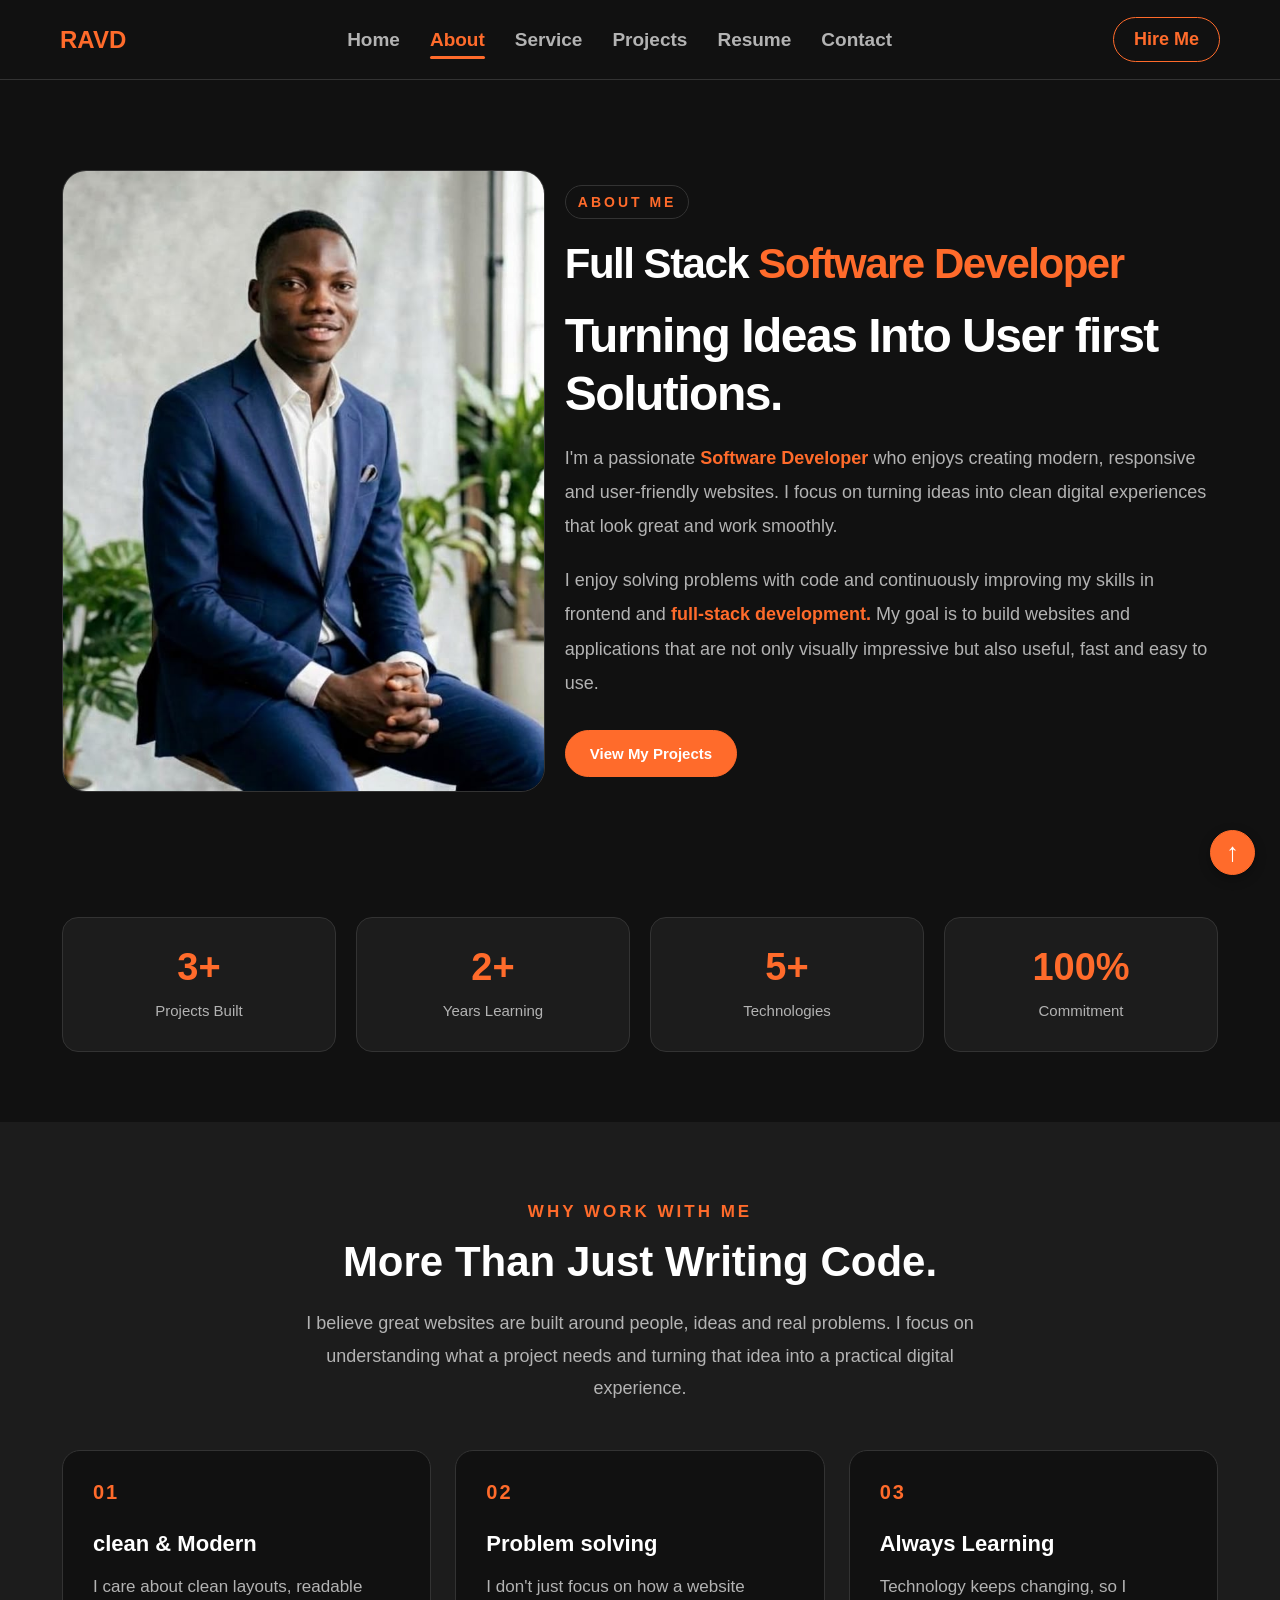
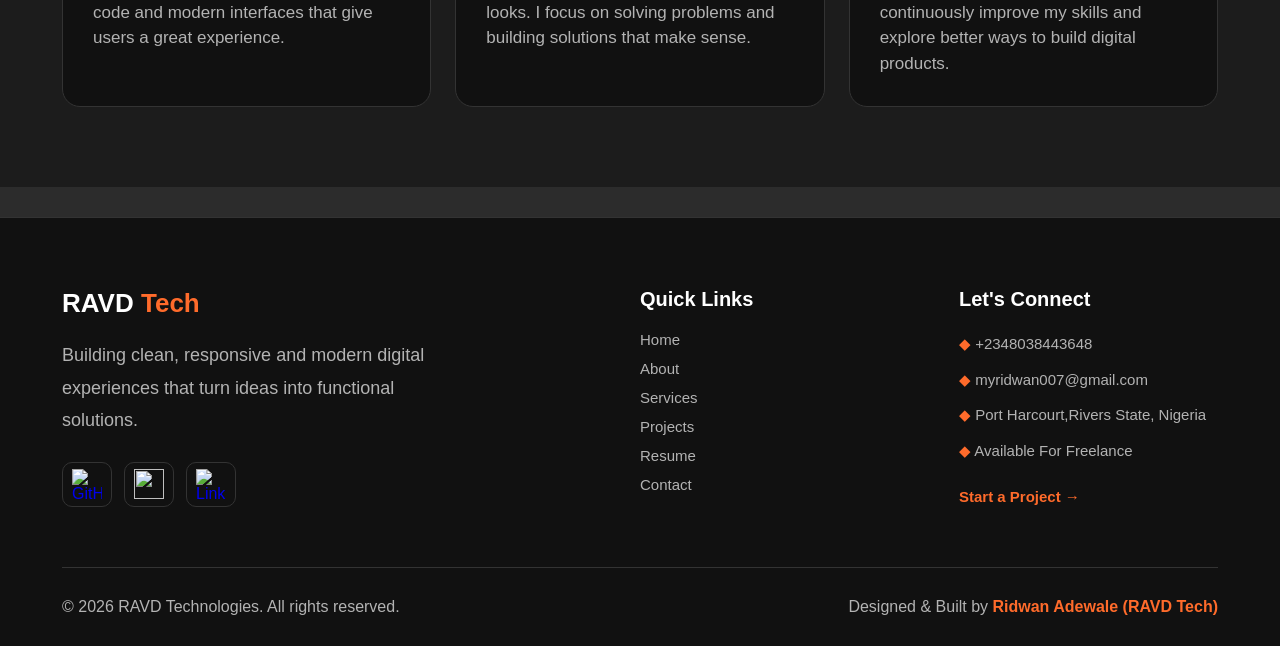
==== commit 594483ec: "eight commit" ====
--- a/about.html
+++ b/about.html
@@ -12,7 +12,7 @@
   <header>
     <nav>
       <div>
-        <h2>RAVD <span class="s">Tech</span></h2>
+        <h2>RAVD</h2>
       </div>
 
       <div class="nav-links">
@@ -193,7 +193,7 @@
 
     <div class="footer-bottom">
 
-      <p>© 2026 RAVD Tech. All rights reserved.</p>
+      <p>© 2026 RAVD Technologies. All rights reserved.</p>
 
       <p>Designed &amp; Built by <span class="s">Ridwan Adewale (RAVD Tech)</span></p>
 
--- a/style.css
+++ b/style.css
@@ -43,16 +43,13 @@
 /* RAVD TECH LOGO */
 
 nav h2 {
-    color: var(--text-primary);
+    color: var(--accent);
     font-size: 24px;
     font-weight: 700;
     white-space: nowrap;
     margin: 0;
 }
 
-nav h2 .s {
-    color: var(--accent);
-}
 
 /* NAVIGATION LINKS */
 
@@ -2392,9 +2389,7 @@
         max-width: 330px;
     }
 
-    .about-img img {
-        /* height: 280px; */
-    }
+    
 
     .about-content h1 {
         letter-spacing: -0.5px;
